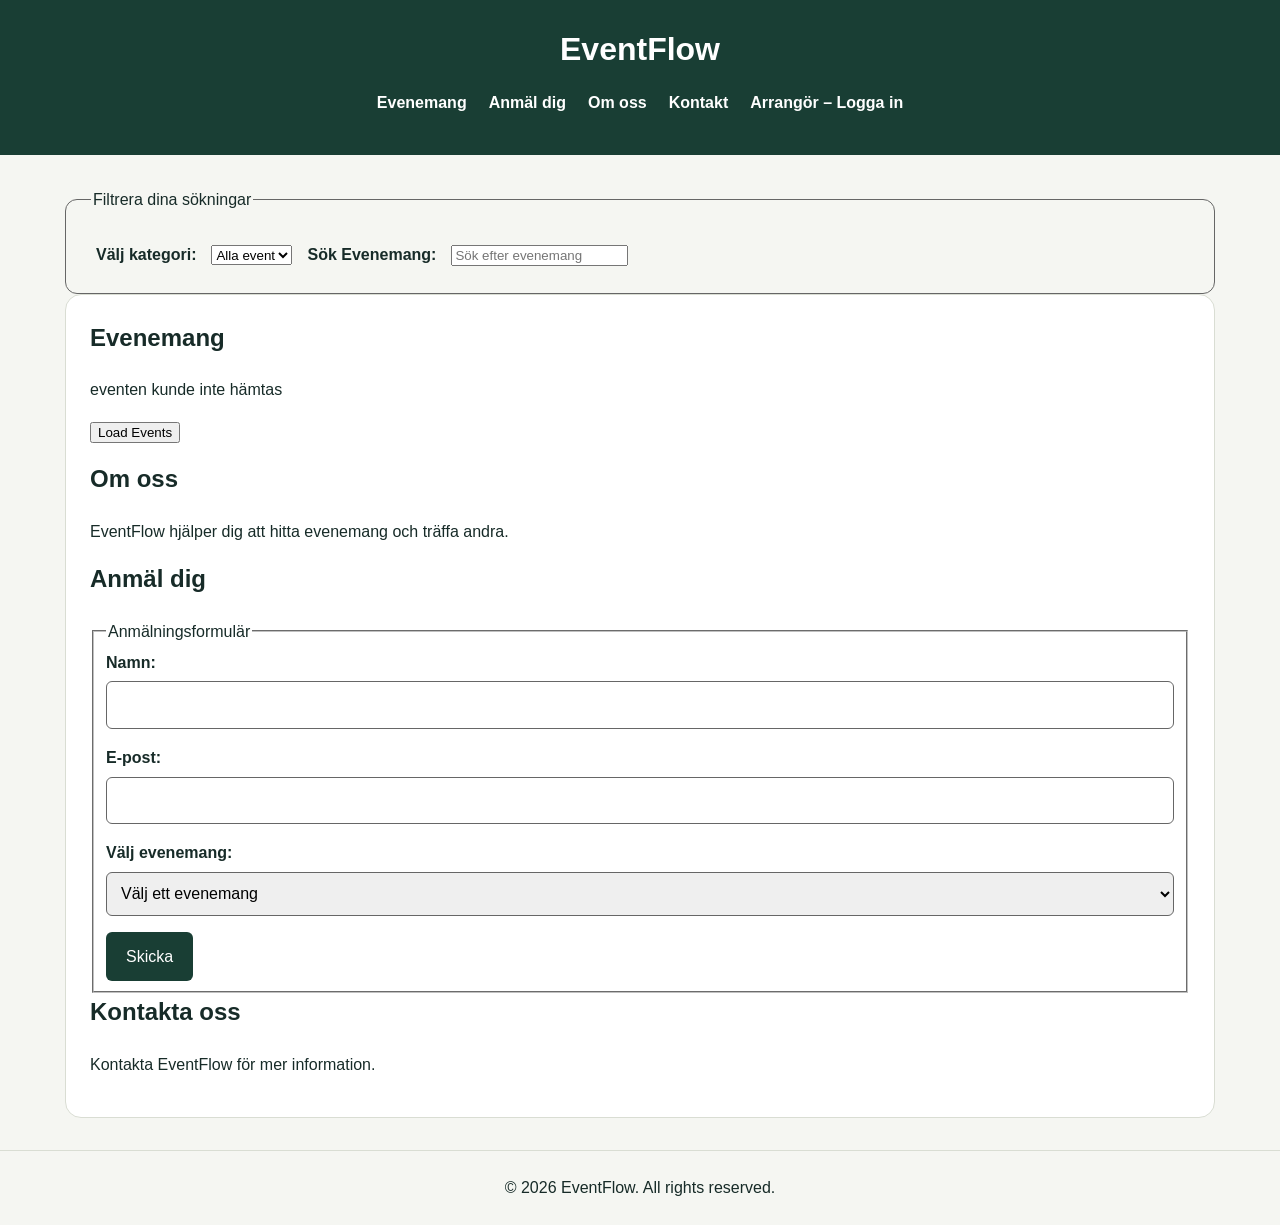
==== EventflowUmu-Frontend/index.html @ 79b1ab15 "Add filtration api" ====
<!DOCTYPE html>
<html lang="sv">
<head>
    <meta charset="UTF-8">
    <meta name="viewport" content="width=device-width, initial-scale=1">

    <title>EventFlow</title>

    <script src="app.js" defer></script>
    <link rel="stylesheet" href="style.css">
</head>

<body>
    <header class="site-header">
        <h1>EventFlow</h1>
        <nav aria-label="Huvudmeny">
            <ul>
                <li><a href="#Event">Evenemang</a></li>
                <!-- Mahmoud: Lägger till en direktlänk till besökarens anmälningsformulär utan krav på konto. -->
                <li><a href="#booking">Anmäl dig</a></li>
                <li><a href="#About">Om oss</a></li>
                <li><a href="#contact">Kontakt</a></li>
                <!-- Mahmoud: Länkar till den separata arrangörsingången. Länken ger ingen autentisering. -->
                <li><a href="login.html">Arrangör – Logga in</a></li>
            </ul>
        </nav>
    </header>

    <main>     
        <fieldset class="filter-fieldset">
            <legend>Filtrera dina sökningar</legend>
                <label for="api-load-filter"><strong>Välj kategori:</strong></label>
                <select id="api-load-filter">
                    <option value="">Alla</option>

                    <!--Filtrering på hårdkodade.
                    <option value="event">All</option>
                    <option value="codenight">Code night</option>
                    <option value="gamenight">Game night</option>
                    <option value="movienight">Movie night</option> -->               
                </select>
                <label for="api-event-search"><strong>Sök Evenemang:</strong></label>
                <input type="search" id="api-event-search" placeholder="Sök efter evenemang">
                <p id="api-status" role="status"></p>
                <ul id="api-event-list"></ul>


                
                 
                <!--<form id="search-form">
                    <search>
                        <input type="search" id="search-bar" class="search-bar" placeholder="Sök efter evenemang">
                    </search>
                </form>-->
        </fieldset>

    
        
        <section id="Event">
            <h2>Evenemang</h2>
            <p id="apiStatus"></p>
                <button type="button" id="loadBTN">Load Events</button>

            <div id="apiEventLoader"></div>


            <div class="search-feedback-field" id="create-event-feedback">
                <p id="search-feedback" role="status"></p>
            </div>
            
            <!-- Samlar alla evenemangskort i samma behållare.
            <div class="event-list">

                <article 
                    class="eventlist" 
                    id="codenight"
                    data-start="2026-11-23T18:00:00+01:00"
                    >
                    <h3>Code night</h3>
                    <p>En kväll med programmering och samarbete.</p>

                    // Mahmoud: Anpassar bildsökvägen till den nya PNG-filen för Code night efter upptäckta 404-fel.
                    <img 
                        src="picturesadd/event1.jpg" 
                        alt="Bild för Code night">

                    <details>
                        <summary>Evenemang Detaljer</summary>

                        <div class="event-details">
                            <p>Date: 2026-11-23</p>
                            <p>Time: 18:00 - 22:00</p>
                            <p>Location: Tech Hub, Main Street</p>
                            <p>Arrangör: Code clubAB</p>
                            <p>
                                Description: Join us for an exciting night
                                of coding, collaboration, and learning.
                                Bring your laptop and your ideas!
                            </p>
                        </div>

                        <div class="event-footer"><a href="#booking">Anmälan</a></div>
                    </details>
                </article>

                <article 
                    class="eventlist" 
                    id="gamenight"
                    data-start="2026-11-24T18:00:00+01:00"
                    >
                    <h3>Game night</h3>
                    <p>Träffa andra och spela tillsammans.</p>

                    //Mahmoud: Anpassar sökvägen till PNG-bilden för Game night.
                    <img
                        src="picturesadd/event2.jpg"
                        alt="Bild för Game night"
                    >

                    <details>
                        <summary>Evenemang Detaljer</summary>

                        <div class="event-details">
                            <p>Datum: 2026-11-24</p>
                            <p>Tid: 18:00 - 22:00</p>
                            <p>Plats: Tech Hub, Main Street</p>
                            <p>Arrangör: Game clubAB</p>
                            <p>
                                Detaljer: Spela hela natten!
                            </p>
                        </div>

                        <div class="event-footer">
                            <a href="#booking">Anmälan</a>
                        </div>
                    </details>
                </article>

                 <article 
                    class="eventlist" 
                    id="movienight"
                    data-start="2026-11-25T18:00:00+01:00"
                    >
                    <h3>Movie night</h3>
                    <p>Se en film tillsammans med andra.</p>

                     //Mahmoud: Anpassar bildsökvägen till PNG-bilden för Movie night.
                    <img src="picturesadd/event3.jpg" alt="Bild för Movie night">
                    <details>
                        <summary>Evenemang Detaljer</summary>

                        <div class="event-details">
                            <p>Datum: 2026-11-25</p>
                            <p>Tid: 18:00 - 22:00</p>
                            <p>Plats: Tech Hub, Main Street</p>
                            <p>Arrangör: musikföreningen</p>
                            <p>
                                Detaljer: Se film hela kvällen!
                            </p>
                        </div>

                        <div class="event-footer"><a href="#booking">Anmälan</a></div>
                    </details>
                </article>

            </div>
        </section> -->

        <section id="About">
            <h2>Om oss</h2>
            <p>
                EventFlow hjälper dig att hitta evenemang
                och träffa andra.
            </p>
        </section>

        <section id="booking">
            <h2>Anmäl dig</h2>
            <div id="feedback" aria-live="polite"></div>
            <form>
                <fieldset>
                    <legend>Anmälningsformulär</legend>

                    <div class="form-group">
                        <label for="name">Namn:</label>
                        <input type="text" id="name" name="name" required>
                    </div>

                    <div class="form-group">
                        <label for="email">E-post:</label>
                        <input
                            type="email"
                            id="email"
                            name="email"
                            required
                        >
                    </div>

                    <div class="form-group">
                        <label for="selectEvent">
                            Välj evenemang:
                        </label>

                        <select id="selectEvent" name="selectEvent" required >
                            <option value="">Välj ett evenemang</option>
                            <option value="code-night">Code night</option>
                            <option value="game-night">Game night</option>
                            <option value="movie-night">Movie night</option>
                        </select>
                    </div>

                    <button type="submit" class="btn">
                        Skicka
                    </button>
                </fieldset>
            </form>
        </section>

        <section id="contact">
            <h2>Kontakta oss</h2>
            <p>Kontakta EventFlow för mer information.</p>
        </section>
    </main>

    <footer class="footer-content">
        <p>&copy; 2026 EventFlow. All rights reserved.</p>
    </footer>
</body>
</html>
---- EventflowUmu-Frontend/style.css ----
/* Placerar länkarna i menyn bredvid varandra. */
nav ul {
    display: flex;
    justify-content: center;
    flex-wrap: wrap;
    gap: 22px;
    list-style: none;
    margin: 0;
    padding: 15px;
}

/* Placerar korten bredvid varandra när det finns plats. */
.event-list, #apiEventLoader {
    display: flex;
    flex-wrap: wrap;
    align-items: flex-start;
    gap: 20px;
}

/* Utseende och flexibel storlek för varje kort. */
.eventlist {
    box-sizing: border-box;
    flex: 1 1 250px;
    min-width: 0;
    padding: 16px;
    border: 2px solid black;
    border-radius: 16px;
    background-color: antiquewhite;
}

/* Ger bilderna samma storlek. */
.eventlist img {
    display: block;
    width: 100%;
    height: 200px;
    object-fit: cover;
}

/* Gör detaljerna klickbara. */
summary {
    cursor: pointer;
}

/* Avstånd mellan formulärfälten. */
.form-group {
    margin-bottom: 16px;
}
#feedback.success {
    color: #2e7d32;
    background-color: #e8f5e9;
    padding: 10px;
    border-radius: 4px;
    margin-bottom: 15px;
}

#feedback.error {
    color: #c62828;
    background-color: #ffebee;
    padding: 10px;
    border-radius: 4px;
    margin-bottom: 15px;
}
/* Anpassar menyn för mobil. */
@media (max-width: 650px) {
    nav ul {
        flex-direction: column;
        align-items: center;
        gap: 12px;
    }
}

/* Mahmoud: Gör att padding och kant räknas in i elementets bredd. */
/* Gör att padding och kant räknas in i elementets bredd. */
* {
    box-sizing: border-box;
}

/* Mahmoud: Ger formulären en lagom bredd. */
/* Ger formulären en lagom bredd. */
form {
    width: 100%;
    max-width: 550px;
}

.filter-fieldset {
    min-width: 0;
    margin: 0;
    padding: 20px;
    border: 1px solid #666;
    border-radius: 12px;
    display: flex;
    align-items: center;
    
}

 .filter-fieldset * {
    flex-direction: row;
    margin: 5px;
    
}

fieldset select {
    height: 20px;
}

/* Mahmoud: Visar etiketten ovanför fältet. */
/* Visar etiketten ovanför fältet. */
.form-group label {
    display: block;
    margin-bottom: 6px;
    font-weight: bold;
}

/* Mahmoud: Gör fälten enkla att använda på dator och mobil. */
/* Gör fälten enkla att använda på dator och mobil. */
.form-group input,
.form-group select {
    width: 100%;
    min-height: 44px;
    padding: 10px;
    border: 1px solid #666;
    border-radius: 6px;
    font: inherit;
}

/* Mahmoud: Utseende för formulärens knappar. */
/* Utseende för formulärens knappar. */
.btn {
    min-height: 44px;
    padding: 12px 20px;
    border: none;
    border-radius: 6px;
    background-color: #193e34;
    color: white;
    font: inherit;
    cursor: pointer;
}

.btn:hover {
    background-color: #2c5948;
}

/* Mahmoud: Visar vilket element som har tangentbordsfokus. */
/* Visar vilket element som har tangentbordsfokus. */
a:focus-visible,
button:focus-visible,
input:focus-visible,
select:focus-visible,
summary:focus-visible {
    outline: 3px solid #aa6531;
    outline-offset: 4px;
}

/* Mahmoud: Bekräftelse när ett evenemang har skapats. */
/* Bekräftelse när ett evenemang har skapats. */
#create-event-feedback.success {
    color: #2e7d32;
    background-color: #e8f5e9;
    padding: 10px;
    border-radius: 4px;
}

/* Mahmoud: Fel när uppgifter saknas eller är ogiltiga. */
/* Fel när uppgifter saknas eller är ogiltiga. */
#create-event-feedback.error {
    color: #c62828;
    background-color: #ffebee;
    padding: 10px;
    border-radius: 4px;
}

/* Mahmoud: Hindrar långa texter från att gå utanför korten. */
/* Hindrar långa texter från att gå utanför korten. */
.eventlist,
#feedback,
#create-event-feedback {
    overflow-wrap: anywhere;
}

/* Mahmoud: Visar ett kort per rad på mobil. */
/* Visar ett kort per rad på mobil. */
@media (max-width: 650px) {
    .event-list {
        flex-direction: column;
    }

    .eventlist {
        flex: none;
        width: 100%;
    }

    .btn {
        width: 100%;
    }
}

/* Mahmoud: Begränsar storleken på bildens förhandsvisning. */
/* Begränsar storleken på bildens förhandsvisning. */
#image-preview {
    max-width: 100%;
    max-height: 250px;
    margin-top: 12px;
    object-fit: contain;
    border-radius: 8px;
}

#image-preview[hidden] {
    display: none;
}

/* Mahmoud: Placerar hanteringsknapparna bredvid varandra. */
/* Placerar hanteringsknapparna bredvid varandra. */
.event-actions {
    display: flex;
    flex-wrap: wrap;
    gap: 12px;
    margin-top: 16px;
}

/* Mahmoud: Ger borttagningsknappen en tydlig färg. */
/* Ger borttagningsknappen en tydlig färg. */
.event-actions .btn:last-child {
    background-color: #a52626;
}

.event-actions .btn:last-child:hover {
    background-color: #801d1d;
}

/* Mahmoud: Markerar det fält som behöver rättas. */
/* TILLÄGG: Markerar det fält som behöver rättas. */
input[aria-invalid="true"],
select[aria-invalid="true"] {
    border: 2px solid #c62828;
}

/* Mahmoud: Grundutseende för alla sidor. */
/* TILLÄGG: Grundutseende för alla sidor. */
body {
    margin: 0;
    background-color: #f5f6f2;
    color: #172b28;
    font-family: Arial, sans-serif;
    line-height: 1.6;
}

/* Mahmoud: Samlar sidhuvudet på en tydlig bakgrund. */
/* TILLÄGG: Samlar sidhuvudet på en tydlig bakgrund. */
.site-header {
    padding: 24px;
    background-color: #193e34;
    color: white;
    text-align: center;
}

.site-header h1 {
    margin: 0;
    font-size: 32px;
}

.site-header p {
    margin: 8px 0;
}

.site-header nav a {
    color: white;
    text-decoration: none;
    font-weight: bold;
}

.site-header nav a:hover {
    text-decoration: underline;
}

/* Mahmoud: Centrerar innehållet och begränsar bredden. */
/* TILLÄGG: Centrerar innehållet och begränsar bredden. */
main {
    width: calc(100% - 40px);
    max-width: 1150px;
    margin: 32px auto;
}

/* Mahmoud: Ger innehållssektionerna luft och en egen yta. */
/* TILLÄGG: Ger innehållssektionerna luft och en egen yta. */
main > section {
    min-width: 0;
    margin-bottom: 28px;
    padding: 24px;
    background-color: white;
    border: 1px solid #d9ddd3;
    border-radius: 16px;
}

h2 {
    margin-top: 0;
}

form {
    max-width: 100%;
}

/* Mahmoud: Gör knapplänkar lika tydliga som vanliga knappar. */
/* TILLÄGG: Gör knapplänkar lika tydliga som vanliga knappar. */
a.btn {
    display: inline-flex;
    align-items: center;
    justify-content: center;
    text-decoration: none;
}

/* Mahmoud: Samma sidfot på de olika sidorna. */
/* TILLÄGG: Samma sidfot på de olika sidorna. */
.footer-content {
    padding: 24px;
    border-top: 1px solid #d9ddd3;
    text-align: center;
}

.footer-content p {
    margin: 0;
}

/* Mahmoud: Mindre marginaler på mobil. */
/* TILLÄGG: Mindre marginaler på mobil. */
@media (max-width: 650px) {
    main {
        width: calc(100% - 24px);
        margin: 20px auto;
    }

    main > section {
        padding: 16px;
    }

    .site-header {
        padding: 20px 12px;
    }
}

/* Mahmoud: Två kolumner på arrangörssidan. */
/* TILLÄGG: Två kolumner på arrangörssidan. */
.organizer-layout {
    display: grid;
    grid-template-columns: minmax(0, 1fr) minmax(0, 1fr);
    align-items: start;
    gap: 28px;
}

.organizer-layout > section {
    margin-bottom: 0;
}

/* Mahmoud: Ett evenemangskort per rad i hanteringslistan. */
/* Ett evenemangskort per rad i hanteringslistan. */
#managed-events {
    display: flex;
    flex-direction: column;
}

#managed-events > .eventlist {
    flex: none;
    width: 100%;
}

/* Mahmoud: Dolda fält och knappar ska inte ta plats. */
/* Dolda fält och knappar ska inte ta plats. */
[hidden] {
    display: none !important;
}

/* Mahmoud: En kolumn på mindre skärmar. */
/* En kolumn på mindre skärmar. */
@media (max-width: 900px) {
    .organizer-layout {
        grid-template-columns: minmax(0, 1fr);
    }
}
/* Mahmoud: Beskrivningsfältet får samma utseende som övriga formulärfält. */
.form-group textarea {
    display: block;
    width: 100%;
    min-height: 90px;
    padding: 10px;
    border: 1px solid #666;
    border-radius: 6px;
    font: inherit;
    resize: vertical;
}

/* Mahmoud: Tangentbordsanvändare ser tydligt fokus även i beskrivningen. */
textarea:focus-visible {
    outline: 3px solid #aa6531;
    outline-offset: 4px;
}

label[for="val"] {
    white-space: nowrap;
    flex-shrink: 0;
}
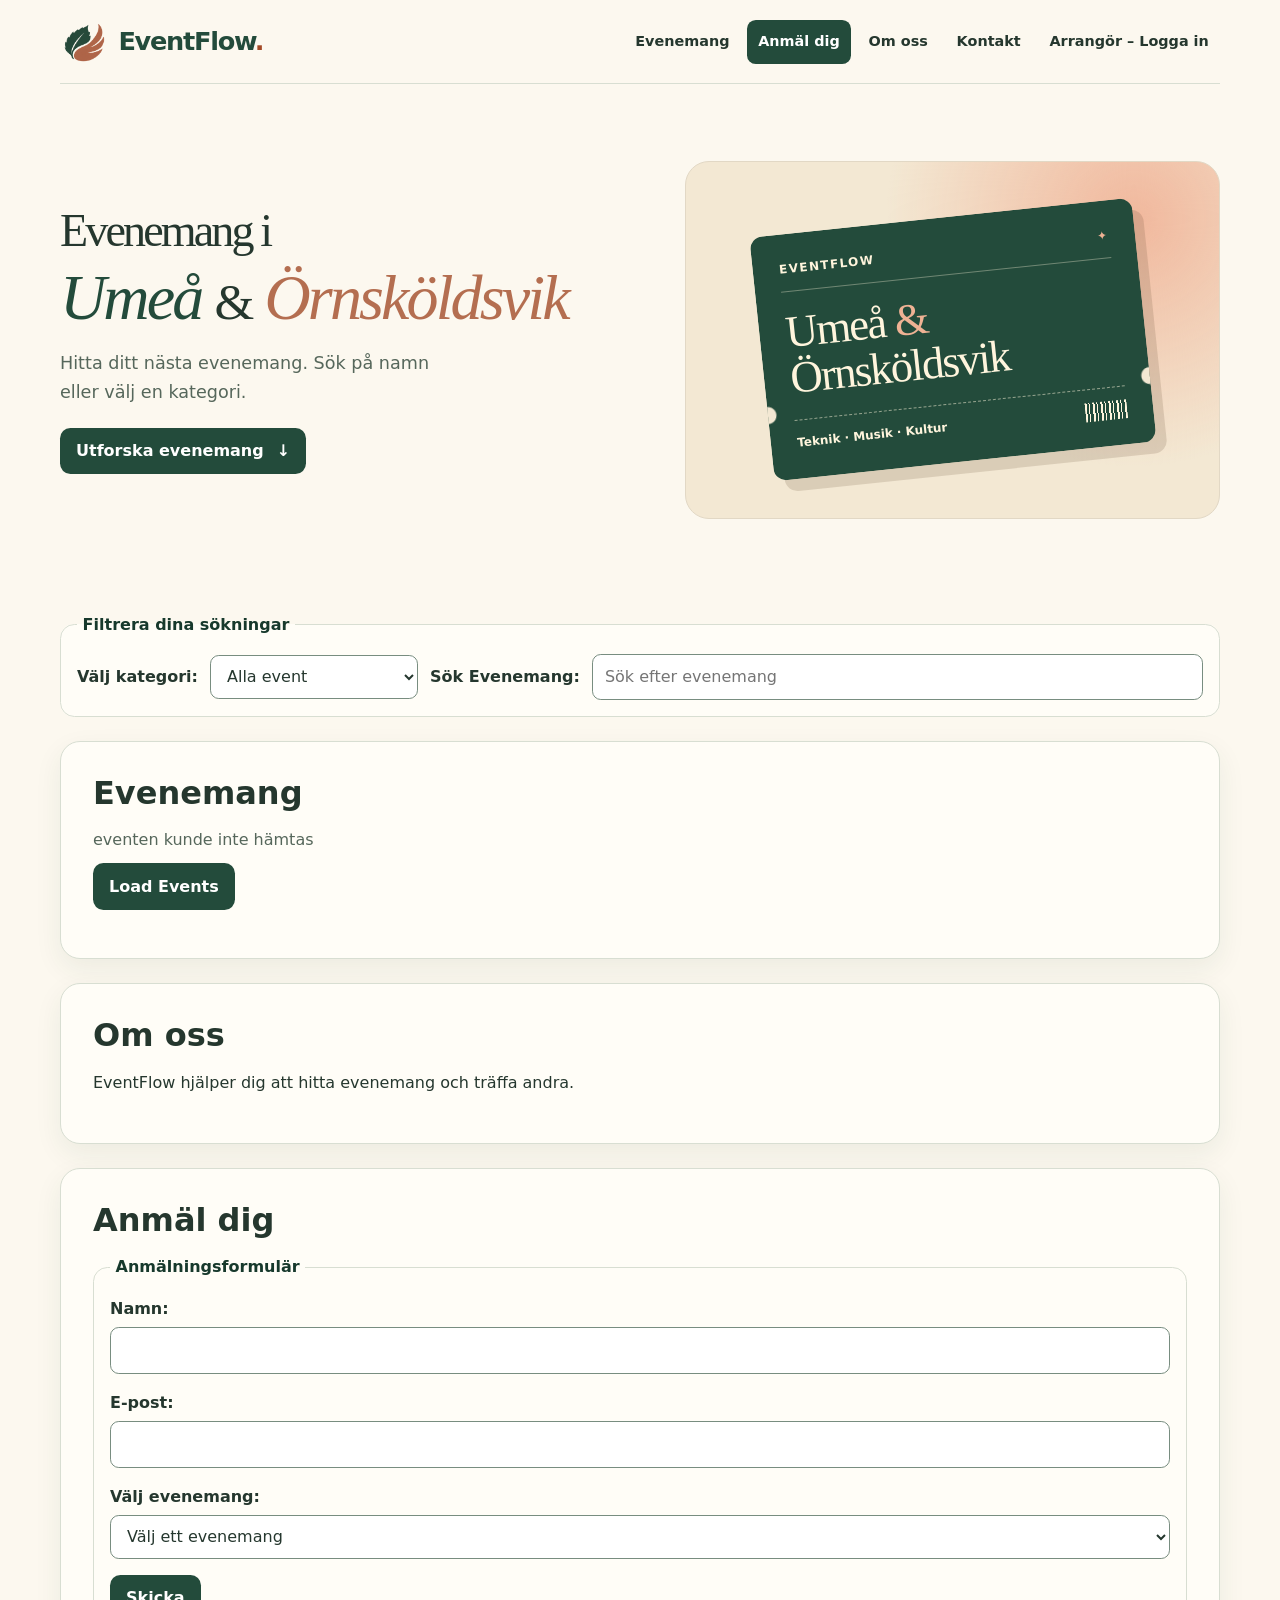
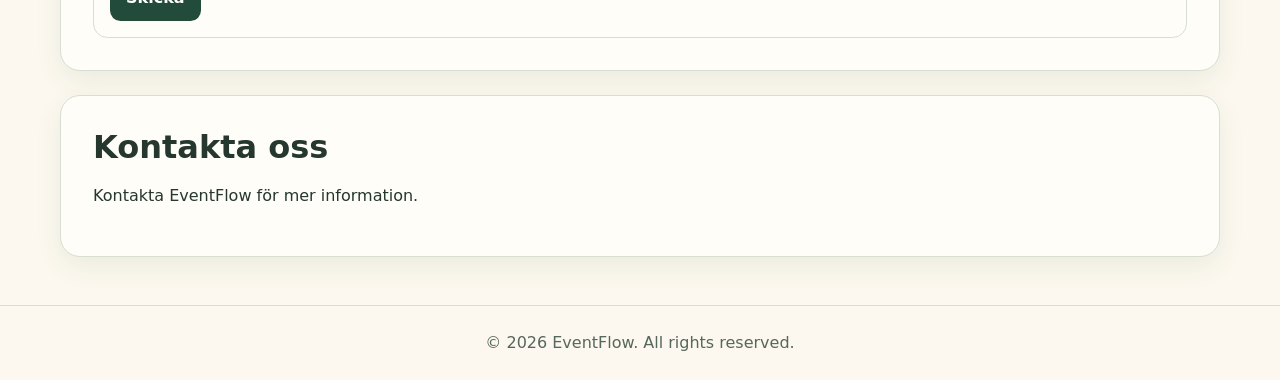
==== commit cdaf3233: "Update EventFlow design and add logo" ====
--- a/EventflowUmu-Frontend/index.html
+++ b/EventflowUmu-Frontend/index.html
@@ -4,26 +4,73 @@
     <meta charset="UTF-8">
     <meta name="viewport" content="width=device-width, initial-scale=1">
 
-    <title>EventFlow</title>
+    <title>EventFlow – Umeå &amp; Örnsköldsvik</title>
 
     <script src="app.js" defer></script>
     <link rel="stylesheet" href="style.css">
 </head>
 
 <body>
-    <header class="site-header">
-        <h1>EventFlow</h1>
-        <nav aria-label="Huvudmeny">
-            <ul>
-                <li><a href="#Event">Evenemang</a></li>
-                <!-- Mahmoud: Lägger till en direktlänk till besökarens anmälningsformulär utan krav på konto. -->
-                <li><a href="#booking">Anmäl dig</a></li>
-                <li><a href="#About">Om oss</a></li>
-                <li><a href="#contact">Kontakt</a></li>
-                <!-- Mahmoud: Länkar till den separata arrangörsingången. Länken ger ingen autentisering. -->
-                <li><a href="login.html">Arrangör – Logga in</a></li>
-            </ul>
-        </nav>
+    <header class="site-header team-header" id="top">
+        <div class="team-top">
+            <a class="team-logo" href="#top" aria-label="EventFlow – startsida">
+                <img
+                    src="picturesadd/eventflow-logo.png"
+                    alt=""
+                    width="48"
+                    height="48"
+                >
+                <span>EventFlow<span class="team-logo-dot" aria-hidden="true">.</span></span>
+            </a>
+
+            <nav aria-label="Huvudmeny">
+                <ul>
+                    <li><a href="#Event">Evenemang</a></li>
+                    <!-- Mahmoud: Lägger till en direktlänk till besökarens anmälningsformulär utan krav på konto. -->
+                    <li><a href="#booking">Anmäl dig</a></li>
+                    <li><a href="#About">Om oss</a></li>
+                    <li><a href="#contact">Kontakt</a></li>
+                    <!-- Mahmoud: Länkar till den separata arrangörsingången. Länken ger ingen autentisering. -->
+                    <li><a href="login.html">Arrangör – Logga in</a></li>
+                </ul>
+            </nav>
+        </div>
+
+        <div class="team-hero">
+            <div class="team-hero-copy">
+                <h1 class="hero-heading">
+                    <span class="hero-heading-prefix">Evenemang i</span>
+                    <span class="hero-city hero-city-umea">Umeå</span>
+                    <span class="hero-city-join">&amp;</span>
+                    <span class="hero-city hero-city-ovik">Örnsköldsvik</span>
+                </h1>
+
+                <p>Hitta ditt nästa evenemang. Sök på namn eller välj en kategori.</p>
+
+                <a class="team-hero-button" href="#Event">
+                    Utforska evenemang <span aria-hidden="true">↓</span>
+                </a>
+            </div>
+
+            <div class="city-ticket-art" aria-hidden="true">
+                <div class="city-ticket">
+                    <div class="city-ticket-top">
+                        <span>EVENTFLOW</span>
+                        <span>✦</span>
+                    </div>
+
+                    <p class="city-ticket-title">
+                        Umeå <span>&amp;</span><br>
+                        Örnsköldsvik
+                    </p>
+
+                    <div class="city-ticket-bottom">
+                        <span>Teknik · Musik · Kultur</span>
+                        <span class="city-ticket-barcode"></span>
+                    </div>
+                </div>
+            </div>
+        </div>
     </header>
 
     <main>     
@@ -44,9 +91,6 @@
                 <p id="api-status" role="status"></p>
                 <ul id="api-event-list"></ul>
 
-
-                
-                 
                 <!--<form id="search-form">
                     <search>
                         <input type="search" id="search-bar" class="search-bar" placeholder="Sök efter evenemang">
@@ -54,15 +98,12 @@
                 </form>-->
         </fieldset>
 
-    
-        
         <section id="Event">
             <h2>Evenemang</h2>
             <p id="apiStatus"></p>
                 <button type="button" id="loadBTN">Load Events</button>
 
             <div id="apiEventLoader"></div>
-
 
             <div class="search-feedback-field" id="create-event-feedback">
                 <p id="search-feedback" role="status"></p>
@@ -124,7 +165,7 @@
                             <p>Datum: 2026-11-24</p>
                             <p>Tid: 18:00 - 22:00</p>
                             <p>Plats: Tech Hub, Main Street</p>
-                            <p>Arrangör: Game clubAB</p>
+                            <p>Arrangör: Code clubAB</p>
                             <p>
                                 Detaljer: Spela hela natten!
                             </p>
@@ -144,7 +185,7 @@
                     <h3>Movie night</h3>
                     <p>Se en film tillsammans med andra.</p>
 
-                     //Mahmoud: Anpassar bildsökvägen till PNG-bilden för Movie night.
+                     //Mahmoud: Anpassar bildsökvägen till PNG-filen för Movie night efter upptäckta 404-fel.
                     <img src="picturesadd/event3.jpg" alt="Bild för Movie night">
                     <details>
                         <summary>Evenemang Detaljer</summary>
@@ -164,7 +205,8 @@
                 </article>
 
             </div>
-        </section> -->
+            -->
+        </section>
 
         <section id="About">
             <h2>Om oss</h2>
@@ -222,6 +264,11 @@
         </section>
     </main>
 
+    <dialog id="eventDialog">
+        <button id="closeDialog" class="button" aria-label="Stäng">✕</button>
+        <div id="dialogContent"><!--Filled by javaScript--></div>
+    </dialog>
+
     <footer class="footer-content">
         <p>&copy; 2026 EventFlow. All rights reserved.</p>
     </footer>
--- a/EventflowUmu-Frontend/style.css
+++ b/EventflowUmu-Frontend/style.css
@@ -1,318 +1,582 @@
-/* Placerar länkarna i menyn bredvid varandra. */
+/* Färger och grundstil */
+:root {
+    --paper: #fcf8ef;
+    --surface: #fffdf7;
+    --text: #25372e;
+    --muted: #56675b;
+    --green: #234b3b;
+    --green-dark: #17392c;
+    --mint: #edf1e4;
+    --peach: #efb294;
+    --line: #d8ded2;
+    --focus: #a34a26;
+    --radius: 1.25rem;
+    --shadow: 0 10px 28px rgb(31 64 48 / 7%);
+}
+
+*,
+*::before,
+*::after {
+    box-sizing: border-box;
+}
+
+[hidden] {
+    display: none !important;
+}
+
+html {
+    scroll-padding-top: 1.25rem;
+}
+
+body {
+    margin: 0;
+    background: var(--paper);
+    color: var(--text);
+    font: 1rem / 1.6 system-ui, "Segoe UI", sans-serif;
+}
+
+a {
+    color: var(--green);
+    text-underline-offset: 0.2em;
+}
+
+:where(a, button, input, select, textarea, summary):focus-visible {
+    outline: 3px solid var(--focus);
+    outline-offset: 4px;
+}
+
+/* Sidhuvud och meny */
+.site-header {
+    padding: 1.75rem 1rem;
+    background: var(--green);
+    color: var(--surface);
+    text-align: center;
+}
+
+.site-header h1 {
+    margin: 0;
+    line-height: 1.1;
+}
+
+.site-header nav a {
+    color: inherit;
+}
+
 nav ul {
     display: flex;
+    flex-wrap: wrap;
     justify-content: center;
-    flex-wrap: wrap;
-    gap: 22px;
+    gap: 0.4rem;
+    margin: 1rem 0 0;
+    padding: 0;
     list-style: none;
-    margin: 0;
-    padding: 15px;
-}
-
-/* Placerar korten bredvid varandra när det finns plats. */
-.event-list, #apiEventLoader {
+}
+
+.site-header.team-header {
+    padding: 0;
+    background: var(--paper);
+    color: var(--text);
+    text-align: left;
+}
+
+.team-top,
+.team-hero,
+main {
+    width: min(1160px, calc(100% - 3rem));
+    margin-inline: auto;
+}
+
+.team-top {
     display: flex;
     flex-wrap: wrap;
-    align-items: flex-start;
-    gap: 20px;
-}
-
-/* Utseende och flexibel storlek för varje kort. */
+    align-items: center;
+    justify-content: space-between;
+    gap: 0.75rem 1.5rem;
+    min-height: 84px;
+    padding-block: 0.75rem;
+    border-bottom: 1px solid var(--line);
+}
+
+.team-header nav ul {
+    justify-content: flex-start;
+    margin: 0;
+}
+
+.team-header nav a {
+    display: inline-flex;
+    align-items: center;
+    min-height: 44px;
+    padding: 0.45rem 0.7rem;
+    border-radius: 0.55rem;
+    font-size: 0.9rem;
+    font-weight: 650;
+    text-decoration: none;
+}
+
+.team-header nav a:hover {
+    background: var(--mint);
+}
+
+.team-header nav a[href="#booking"] {
+    background: var(--green);
+    color: white;
+}
+
+.team-header nav a[href="#booking"]:hover {
+    background: var(--green-dark);
+}
+
+/* Logotyp med två sammanlänkade punkter */
+.team-logo {
+    display: inline-flex;
+    align-items: center;
+    gap: 0.65rem;
+    color: var(--green);
+    font-size: 1.6rem;
+    font-weight: 800;
+    letter-spacing: -0.05em;
+    text-decoration: none;
+}
+
+.team-logo-mark {
+    position: relative;
+    flex: 0 0 2.6rem;
+    width: 2.6rem;
+    height: 2.6rem;
+    border-radius: 0.75rem;
+    background: var(--green);
+    font-size: 0;
+}
+
+.team-logo-mark::before,
+.team-logo-mark::after {
+    content: "";
+    position: absolute;
+}
+
+.team-logo-mark::before {
+    top: calc(50% - 1px);
+    left: 25%;
+    width: 50%;
+    height: 2px;
+    background: #f8e9b8;
+    transform: rotate(-28deg);
+}
+
+.team-logo-mark::after {
+    inset: 0;
+    background:
+        radial-gradient(circle at 27% 62%, #efb294 0 4px, transparent 4.5px),
+        radial-gradient(circle at 73% 38%, #f8e9b8 0 4px, transparent 4.5px);
+}
+
+.team-logo-dot {
+    color: #a34a26;
+}
+
+/* Introduktion och illustration av de två städerna */
+.team-hero {
+    display: grid;
+    grid-template-columns: minmax(0, 1.05fr) minmax(0, 1fr);
+    align-items: center;
+    gap: clamp(1.75rem, 5vw, 4.5rem);
+    padding-block: clamp(2.25rem, 6vw, 5.25rem);
+}
+
+.team-header .team-hero h1 {
+    max-width: 15ch;
+    margin: 0 0 1.1rem;
+    font-size: clamp(2.15rem, 5.3vw, 4.75rem);
+    font-weight: 720;
+    letter-spacing: -0.055em;
+    line-height: 1.03;
+    overflow-wrap: anywhere;
+}
+
+.team-hero h1 em {
+    color: #39664d;
+    font-family: Georgia, serif;
+    font-weight: 400;
+}
+
+.team-hero-copy p {
+    max-width: 36ch;
+    margin: 0 0 1.4rem;
+    color: var(--muted);
+    font-size: 1.1rem;
+}
+
+.team-ticket-art {
+    display: grid;
+    align-items: stretch;
+    min-height: clamp(12rem, 29vw, 22rem);
+    overflow: hidden;
+    border: 1px solid #d1dfce;
+    border-radius: 1.6rem;
+    background:
+        radial-gradient(circle at 72% 24%, #fff0de 0, transparent 42%),
+        radial-gradient(#b6c6b1 1px, transparent 1px) 0 0 / 18px 18px,
+        #e7eee1;
+}
+
+.team-ticket {
+    position: relative;
+    isolation: isolate;
+    min-width: 0;
+}
+
+.team-ticket::before {
+    content: "";
+    position: absolute;
+    z-index: -1;
+    top: calc(50% - 1px);
+    left: 22%;
+    right: 23%;
+    border-top: 2px dashed #668875;
+}
+
+.team-ticket-title,
+.team-ticket-bottom {
+    display: none;
+}
+
+.team-ticket-top {
+    position: absolute;
+    inset: 0;
+}
+
+.team-ticket-top > span {
+    position: absolute;
+    top: 50%;
+    display: block;
+    width: 0;
+    height: 0;
+    font-size: 0;
+}
+
+.team-ticket-top > span:first-child {
+    left: 22%;
+}
+
+.team-ticket-top > span:last-child {
+    left: 77%;
+}
+
+.team-ticket-top > span::before {
+    content: "";
+    position: absolute;
+    width: 1.1rem;
+    height: 1.1rem;
+    border: 3px solid var(--surface);
+    border-radius: 50%;
+    background: var(--green);
+    box-shadow: 0 0 0 6px rgb(35 75 59 / 13%);
+    transform: translate(-50%, -50%);
+}
+
+.team-ticket-top > span:last-child::before {
+    background: #ad5e40;
+    box-shadow: 0 0 0 6px rgb(173 94 64 / 13%);
+}
+
+.team-ticket-top > span::after {
+    position: absolute;
+    left: 0;
+    padding: 0.32rem 0.65rem;
+    border: 1px solid var(--line);
+    border-radius: 0.5rem;
+    background: var(--surface);
+    color: var(--green-dark);
+    font-size: clamp(0.75rem, 1.5vw, 1rem);
+    font-weight: 750;
+    white-space: nowrap;
+    transform: translateX(-50%);
+}
+
+.team-ticket-top > span:first-child::after {
+    content: "Umeå";
+    bottom: 1.25rem;
+}
+
+.team-ticket-top > span:last-child::after {
+    content: "Örnsköldsvik";
+    top: 1.25rem;
+    transform: translateX(-62%);
+}
+
+/* Huvudinnehåll */
+main {
+    margin-block: 1rem 3rem;
+}
+
+main > section {
+    min-width: 0;
+    margin-bottom: 1.5rem;
+    padding: clamp(1rem, 3vw, 2rem);
+    border: 1px solid var(--line);
+    border-radius: var(--radius);
+    background: var(--surface);
+    box-shadow: var(--shadow);
+}
+
+h2 {
+    margin: 0 0 0.9rem;
+    font-size: clamp(1.45rem, 3vw, 2rem);
+    line-height: 1.2;
+}
+
+h3 {
+    line-height: 1.25;
+}
+
+/* Sökning, kategorier och formulär */
+form,
+fieldset {
+    min-width: 0;
+}
+
+fieldset {
+    margin: 0;
+    padding: 1rem;
+    border: 1px solid var(--line);
+    border-radius: 0.9rem;
+}
+
+legend {
+    padding-inline: 0.35rem;
+    color: var(--green-dark);
+    font-weight: 750;
+}
+
+.filter-fieldset {
+    display: flex;
+    flex-wrap: wrap;
+    align-items: center;
+    gap: 0.75rem;
+    margin-bottom: 1.5rem;
+    background: var(--surface);
+}
+
+.filter-fieldset > label {
+    font-weight: 700;
+}
+
+.filter-fieldset > select {
+    flex: 0 1 13rem;
+}
+
+#search-form,
+.filter-fieldset > input[type="search"] {
+    flex: 1 1 16rem;
+    margin: 0;
+}
+
+#search-form search {
+    display: block;
+}
+
+#search-bar,
+.form-group :is(input, select, textarea) {
+    width: 100%;
+}
+
+.form-group {
+    margin-bottom: 1rem;
+}
+
+.form-group label {
+    display: block;
+    margin-bottom: 0.35rem;
+    font-weight: 700;
+}
+
+.form-group :is(input, select, textarea),
+.filter-fieldset :is(input, select) {
+    min-width: 0;
+    max-width: 100%;
+    min-height: 44px;
+    padding: 0.6rem 0.75rem;
+    border: 1px solid #788d80;
+    border-radius: 0.55rem;
+    background: white;
+    color: inherit;
+    font: inherit;
+}
+
+.form-group textarea {
+    display: block;
+    min-height: 90px;
+    resize: vertical;
+}
+
+:is(input, select, textarea)[aria-invalid="true"] {
+    border: 2px solid #a52626;
+}
+
+.team-hero-button,
+.btn,
+#loadBTN {
+    display: inline-flex;
+    align-items: center;
+    justify-content: center;
+    gap: 0.8rem;
+    min-height: 44px;
+    padding: 0.65rem 1rem;
+    border: 0;
+    border-radius: 0.65rem;
+    background: var(--green);
+    color: #fff;
+    font: inherit;
+    font-weight: 700;
+    text-decoration: none;
+    cursor: pointer;
+}
+
+.team-hero-button:hover,
+.btn:not(:disabled):hover,
+#loadBTN:not(:disabled):hover {
+    background: var(--green-dark);
+}
+
+.btn:disabled,
+#loadBTN:disabled {
+    opacity: 0.65;
+    cursor: not-allowed;
+}
+
+/* Evenemangskort och API-status */
+.event-list,
+#apiEventLoader:has(> .eventlist) {
+    display: grid;
+    grid-template-columns: repeat(auto-fit, minmax(min(100%, 16rem), 1fr));
+    align-items: start;
+    gap: 1rem;
+}
+
+#apiEventLoader {
+    margin-block: 0.75rem 1rem;
+}
+
+#apiStatus {
+    margin: 0 0 0.65rem;
+    color: var(--muted);
+}
+
+#apiStatus:empty,
+#api-event-list:empty,
+.filter-fieldset :is(p, ul):empty {
+    display: none;
+}
+
+#api-event-list:not(:empty) {
+    margin-bottom: 1rem;
+}
+
 .eventlist {
-    box-sizing: border-box;
-    flex: 1 1 250px;
     min-width: 0;
-    padding: 16px;
-    border: 2px solid black;
-    border-radius: 16px;
-    background-color: antiquewhite;
-}
-
-/* Ger bilderna samma storlek. */
+    padding: 1rem;
+    border: 1px solid var(--line);
+    border-radius: 0.9rem;
+    background: var(--mint);
+    overflow-wrap: anywhere;
+}
+
+.eventlist h3 {
+    margin: 0 0 0.5rem;
+    color: var(--green-dark);
+}
+
+.eventlist p {
+    margin-block: 0.5rem;
+}
+
 .eventlist img {
     display: block;
     width: 100%;
-    height: 200px;
+    aspect-ratio: 16 / 9;
+    margin-top: 0.75rem;
+    border-radius: 0.65rem;
     object-fit: cover;
 }
 
-/* Gör detaljerna klickbara. */
+.eventlist details,
+.event-footer {
+    margin-top: 0.8rem;
+}
+
 summary {
+    color: var(--green);
+    font-weight: 700;
     cursor: pointer;
 }
 
-/* Avstånd mellan formulärfälten. */
-.form-group {
-    margin-bottom: 16px;
-}
-#feedback.success {
-    color: #2e7d32;
-    background-color: #e8f5e9;
-    padding: 10px;
-    border-radius: 4px;
-    margin-bottom: 15px;
-}
-
-#feedback.error {
-    color: #c62828;
-    background-color: #ffebee;
-    padding: 10px;
-    border-radius: 4px;
-    margin-bottom: 15px;
-}
-/* Anpassar menyn för mobil. */
-@media (max-width: 650px) {
-    nav ul {
-        flex-direction: column;
-        align-items: center;
-        gap: 12px;
-    }
-}
-
-/* Mahmoud: Gör att padding och kant räknas in i elementets bredd. */
-/* Gör att padding och kant räknas in i elementets bredd. */
-* {
-    box-sizing: border-box;
-}
-
-/* Mahmoud: Ger formulären en lagom bredd. */
-/* Ger formulären en lagom bredd. */
-form {
-    width: 100%;
-    max-width: 550px;
-}
-
-.filter-fieldset {
-    min-width: 0;
-    margin: 0;
-    padding: 20px;
-    border: 1px solid #666;
-    border-radius: 12px;
-    display: flex;
-    align-items: center;
-    
-}
-
- .filter-fieldset * {
-    flex-direction: row;
-    margin: 5px;
-    
-}
-
-fieldset select {
-    height: 20px;
-}
-
-/* Mahmoud: Visar etiketten ovanför fältet. */
-/* Visar etiketten ovanför fältet. */
-.form-group label {
-    display: block;
-    margin-bottom: 6px;
-    font-weight: bold;
-}
-
-/* Mahmoud: Gör fälten enkla att använda på dator och mobil. */
-/* Gör fälten enkla att använda på dator och mobil. */
-.form-group input,
-.form-group select {
-    width: 100%;
-    min-height: 44px;
-    padding: 10px;
-    border: 1px solid #666;
-    border-radius: 6px;
-    font: inherit;
-}
-
-/* Mahmoud: Utseende för formulärens knappar. */
-/* Utseende för formulärens knappar. */
-.btn {
-    min-height: 44px;
-    padding: 12px 20px;
-    border: none;
-    border-radius: 6px;
-    background-color: #193e34;
-    color: white;
-    font: inherit;
-    cursor: pointer;
-}
-
-.btn:hover {
-    background-color: #2c5948;
-}
-
-/* Mahmoud: Visar vilket element som har tangentbordsfokus. */
-/* Visar vilket element som har tangentbordsfokus. */
-a:focus-visible,
-button:focus-visible,
-input:focus-visible,
-select:focus-visible,
-summary:focus-visible {
-    outline: 3px solid #aa6531;
-    outline-offset: 4px;
-}
-
-/* Mahmoud: Bekräftelse när ett evenemang har skapats. */
-/* Bekräftelse när ett evenemang har skapats. */
-#create-event-feedback.success {
-    color: #2e7d32;
-    background-color: #e8f5e9;
-    padding: 10px;
-    border-radius: 4px;
-}
-
-/* Mahmoud: Fel när uppgifter saknas eller är ogiltiga. */
-/* Fel när uppgifter saknas eller är ogiltiga. */
-#create-event-feedback.error {
-    color: #c62828;
-    background-color: #ffebee;
-    padding: 10px;
-    border-radius: 4px;
-}
-
-/* Mahmoud: Hindrar långa texter från att gå utanför korten. */
-/* Hindrar långa texter från att gå utanför korten. */
-.eventlist,
+/* Bekräftelser och fel */
 #feedback,
 #create-event-feedback {
     overflow-wrap: anywhere;
 }
 
-/* Mahmoud: Visar ett kort per rad på mobil. */
-/* Visar ett kort per rad på mobil. */
-@media (max-width: 650px) {
-    .event-list {
-        flex-direction: column;
-    }
-
-    .eventlist {
-        flex: none;
-        width: 100%;
-    }
-
-    .btn {
-        width: 100%;
-    }
-}
-
-/* Mahmoud: Begränsar storleken på bildens förhandsvisning. */
-/* Begränsar storleken på bildens förhandsvisning. */
+:is(#feedback, #create-event-feedback):is(.success, .error) {
+    margin-bottom: 0.9rem;
+    padding: 0.75rem 0.9rem;
+    border-radius: 0.6rem;
+}
+
+:is(#feedback, #create-event-feedback).success {
+    background: #e5f3e9;
+    color: #205735;
+}
+
+:is(#feedback, #create-event-feedback).error {
+    background: #fff0ec;
+    color: #922b22;
+}
+
+/* Arrangörssida och bildförhandsvisning */
+.organizer-layout {
+    display: grid;
+    grid-template-columns: repeat(2, minmax(0, 1fr));
+    align-items: start;
+    gap: 1.5rem;
+}
+
+.organizer-layout > section {
+    margin-bottom: 0;
+}
+
+#managed-events {
+    display: grid;
+    gap: 0.85rem;
+}
+
 #image-preview {
+    display: block;
     max-width: 100%;
     max-height: 250px;
-    margin-top: 12px;
+    margin-top: 0.75rem;
+    border-radius: 0.65rem;
     object-fit: contain;
-    border-radius: 8px;
-}
-
-#image-preview[hidden] {
-    display: none;
-}
-
-/* Mahmoud: Placerar hanteringsknapparna bredvid varandra. */
-/* Placerar hanteringsknapparna bredvid varandra. */
+}
+
 .event-actions {
     display: flex;
     flex-wrap: wrap;
-    gap: 12px;
-    margin-top: 16px;
-}
-
-/* Mahmoud: Ger borttagningsknappen en tydlig färg. */
-/* Ger borttagningsknappen en tydlig färg. */
+    gap: 0.75rem;
+    margin-top: 1rem;
+}
+
 .event-actions .btn:last-child {
-    background-color: #a52626;
+    background: #a52626;
 }
 
 .event-actions .btn:last-child:hover {
-    background-color: #801d1d;
-}
-
-/* Mahmoud: Markerar det fält som behöver rättas. */
-/* TILLÄGG: Markerar det fält som behöver rättas. */
-input[aria-invalid="true"],
-select[aria-invalid="true"] {
-    border: 2px solid #c62828;
-}
-
-/* Mahmoud: Grundutseende för alla sidor. */
-/* TILLÄGG: Grundutseende för alla sidor. */
-body {
-    margin: 0;
-    background-color: #f5f6f2;
-    color: #172b28;
-    font-family: Arial, sans-serif;
-    line-height: 1.6;
-}
-
-/* Mahmoud: Samlar sidhuvudet på en tydlig bakgrund. */
-/* TILLÄGG: Samlar sidhuvudet på en tydlig bakgrund. */
-.site-header {
-    padding: 24px;
-    background-color: #193e34;
-    color: white;
-    text-align: center;
-}
-
-.site-header h1 {
-    margin: 0;
-    font-size: 32px;
-}
-
-.site-header p {
-    margin: 8px 0;
-}
-
-.site-header nav a {
-    color: white;
-    text-decoration: none;
-    font-weight: bold;
-}
-
-.site-header nav a:hover {
-    text-decoration: underline;
-}
-
-/* Mahmoud: Centrerar innehållet och begränsar bredden. */
-/* TILLÄGG: Centrerar innehållet och begränsar bredden. */
-main {
-    width: calc(100% - 40px);
-    max-width: 1150px;
-    margin: 32px auto;
-}
-
-/* Mahmoud: Ger innehållssektionerna luft och en egen yta. */
-/* TILLÄGG: Ger innehållssektionerna luft och en egen yta. */
-main > section {
-    min-width: 0;
-    margin-bottom: 28px;
-    padding: 24px;
-    background-color: white;
-    border: 1px solid #d9ddd3;
-    border-radius: 16px;
-}
-
-h2 {
-    margin-top: 0;
-}
-
-form {
-    max-width: 100%;
-}
-
-/* Mahmoud: Gör knapplänkar lika tydliga som vanliga knappar. */
-/* TILLÄGG: Gör knapplänkar lika tydliga som vanliga knappar. */
-a.btn {
-    display: inline-flex;
-    align-items: center;
-    justify-content: center;
-    text-decoration: none;
-}
-
-/* Mahmoud: Samma sidfot på de olika sidorna. */
-/* TILLÄGG: Samma sidfot på de olika sidorna. */
+    background: #801d1d;
+}
+
 .footer-content {
-    padding: 24px;
-    border-top: 1px solid #d9ddd3;
+    padding: 1.5rem 1rem;
+    border-top: 1px solid var(--line);
+    color: var(--muted);
     text-align: center;
 }
 
@@ -320,80 +584,170 @@
     margin: 0;
 }
 
-/* Mahmoud: Mindre marginaler på mobil. */
-/* TILLÄGG: Mindre marginaler på mobil. */
-@media (max-width: 650px) {
-    main {
-        width: calc(100% - 24px);
-        margin: 20px auto;
-    }
-
-    main > section {
-        padding: 16px;
-    }
-
-    .site-header {
-        padding: 20px 12px;
-    }
-}
-
-/* Mahmoud: Två kolumner på arrangörssidan. */
-/* TILLÄGG: Två kolumner på arrangörssidan. */
-.organizer-layout {
-    display: grid;
-    grid-template-columns: minmax(0, 1fr) minmax(0, 1fr);
-    align-items: start;
-    gap: 28px;
-}
-
-.organizer-layout > section {
-    margin-bottom: 0;
-}
-
-/* Mahmoud: Ett evenemangskort per rad i hanteringslistan. */
-/* Ett evenemangskort per rad i hanteringslistan. */
-#managed-events {
-    display: flex;
-    flex-direction: column;
-}
-
-#managed-events > .eventlist {
-    flex: none;
-    width: 100%;
-}
-
-/* Mahmoud: Dolda fält och knappar ska inte ta plats. */
-/* Dolda fält och knappar ska inte ta plats. */
-[hidden] {
-    display: none !important;
-}
-
-/* Mahmoud: En kolumn på mindre skärmar. */
-/* En kolumn på mindre skärmar. */
+/* Lätta rörelser och anpassning för mindre skärmar */
+@media (prefers-reduced-motion: no-preference) {
+    .team-hero-button,
+    .team-logo-mark {
+        transition: transform 180ms ease, background-color 180ms ease;
+    }
+
+    .team-hero-button:hover,
+    .team-logo:hover .team-logo-mark {
+        transform: translateY(-2px);
+    }
+}
+
 @media (max-width: 900px) {
     .organizer-layout {
         grid-template-columns: minmax(0, 1fr);
     }
 }
-/* Mahmoud: Beskrivningsfältet får samma utseende som övriga formulärfält. */
-.form-group textarea {
+
+@media (max-width: 760px) {
+    .team-top,
+    .team-hero,
+    main {
+        width: calc(100% - 2rem);
+    }
+
+    .team-hero {
+        grid-template-columns: minmax(0, 1fr);
+    }
+}
+
+@media (max-width: 650px) {
+    .filter-fieldset,
+    .event-list,
+    #apiEventLoader:has(> .eventlist) {
+        display: grid;
+        grid-template-columns: minmax(0, 1fr);
+    }
+
+    .filter-fieldset :is(input, select),
+    .btn,
+    #loadBTN {
+        width: 100%;
+    }
+}
+/* Sökpanelen ligger under introduktionen och biljetten. */
+.team-hero > .team-discovery {
+    grid-column: 1 / -1;
+}
+
+/* En stor evenemangsbiljett för de två städerna. */
+.city-ticket-art {
+    display: grid;
+    place-items: center;
+    min-height: clamp(17rem, 28vw, 24rem);
+    min-width: 0;
+    padding: clamp(1.35rem, 4vw, 3rem);
+    border: 1px solid #e2d8c5;
+    border-radius: 1.5rem;
+    background:
+        radial-gradient(circle at 84% 16%, #f1b89d 0, transparent 46%),
+        #f3e8d3;
+}
+
+.city-ticket {
+    --ticket-edge: #f3e8d3;
+    width: min(100%, 24rem);
+    min-width: 0;
+    padding: clamp(1rem, 3vw, 1.65rem);
+    border-radius: 0.8rem;
+    background:
+        radial-gradient(circle at left 73%, var(--ticket-edge) 8px, transparent 9px),
+        radial-gradient(circle at right 73%, var(--ticket-edge) 8px, transparent 9px),
+        #234b3b;
+    box-shadow: 10px 12px 0 rgb(91 63 42 / 16%);
+    color: #fff5dd;
+    transform: rotate(-6deg);
+}
+
+.city-ticket-top,
+.city-ticket-bottom {
+    display: flex;
+    align-items: center;
+    justify-content: space-between;
+    gap: 0.75rem;
+    font-size: 0.75rem;
+    font-weight: 700;
+}
+
+.city-ticket-top {
+    padding-bottom: 0.7rem;
+    border-bottom: 1px solid rgb(255 245 221 / 35%);
+    letter-spacing: 0.12em;
+}
+
+.city-ticket-top span:last-child,
+.city-ticket-title span {
+    color: #efb294;
+}
+
+.city-ticket-title {
+    margin: 1.15rem 0;
+    font: 400 clamp(1.6rem, 3.5vw, 3.4rem) / 1.02 Georgia, serif;
+    letter-spacing: -0.04em;
+    overflow-wrap: anywhere;
+}
+
+.city-ticket-bottom {
+    padding-top: 0.8rem;
+    border-top: 1px dashed rgb(255 245 221 / 52%);
+}
+
+.city-ticket-barcode {
+    flex: 0 0 2.6rem;
+    height: 1.2rem;
+    background: repeating-linear-gradient(
+        90deg,
+        #fff5dd 0 2px,
+        transparent 2px 4px,
+        #fff5dd 4px 5px,
+        transparent 5px 8px
+    );
+}
+
+@media (prefers-reduced-motion: no-preference) {
+    .city-ticket {
+        transition: transform 220ms ease;
+    }
+
+    .city-ticket-art:hover .city-ticket {
+        transform: translateY(-4px) rotate(-3deg);
+    }
+}
+.team-header .team-hero h1.hero-heading {
+    max-width: none;
+    margin: 0 0 1.1rem;
+    color: #25372e;
+    font-family: Georgia, serif;
+    font-size: clamp(2rem, 5vw, 4.5rem);
+    font-weight: 400;
+    line-height: 1.08;
+    letter-spacing: -0.045em;
+}
+
+.hero-heading-prefix {
     display: block;
-    width: 100%;
-    min-height: 90px;
-    padding: 10px;
-    border: 1px solid #666;
-    border-radius: 6px;
-    font: inherit;
-    resize: vertical;
-}
-
-/* Mahmoud: Tangentbordsanvändare ser tydligt fokus även i beskrivningen. */
-textarea:focus-visible {
-    outline: 3px solid #aa6531;
-    outline-offset: 4px;
-}
-
-label[for="val"] {
+    margin-bottom: 0.16em;
+    font-size: 0.72em;
+}
+
+.hero-city {
+    font-style: italic;
     white-space: nowrap;
-    flex-shrink: 0;
-}
+}
+
+.hero-city-umea {
+    color: #234b3b;
+}
+
+.hero-city-ovik {
+    color: #b46e50;
+}
+
+.hero-city-join {
+    color: #25372e;
+    font-size: 0.8em;
+}
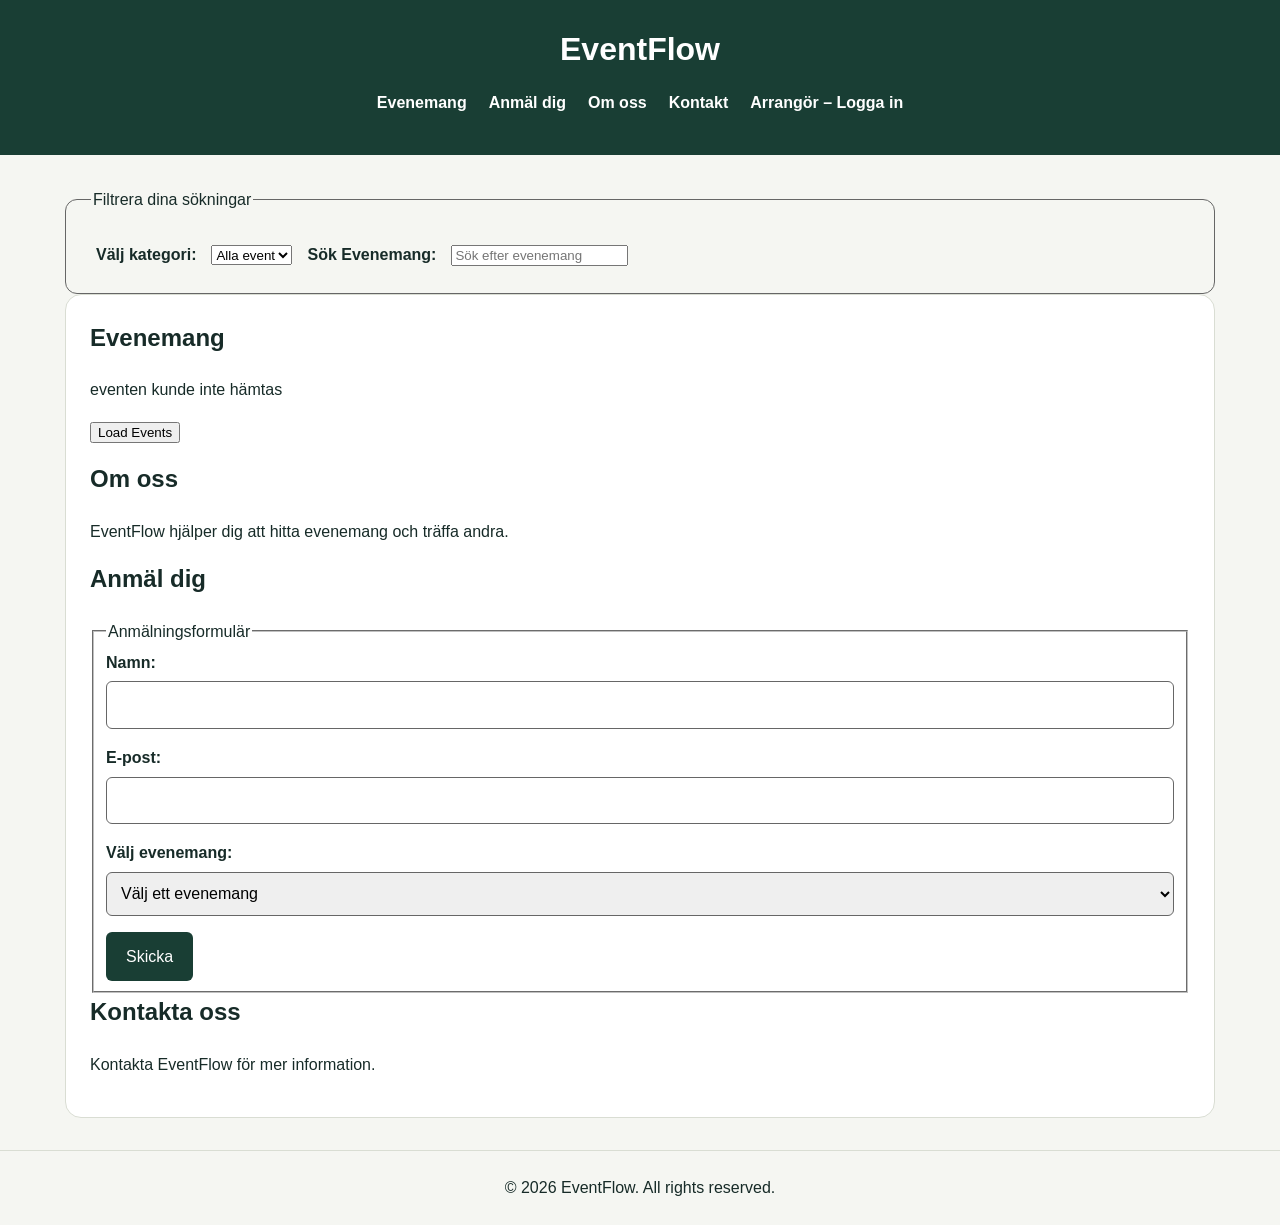
==== commit 3f31b8e7: "Merge pull request #133 from valentincorceac/feature/showDetailView/Valentin added a detail view for" ====
--- a/EventflowUmu-Frontend/index.html
+++ b/EventflowUmu-Frontend/index.html
@@ -4,73 +4,26 @@
     <meta charset="UTF-8">
     <meta name="viewport" content="width=device-width, initial-scale=1">
 
-    <title>EventFlow – Umeå &amp; Örnsköldsvik</title>
+    <title>EventFlow</title>
 
     <script src="app.js" defer></script>
     <link rel="stylesheet" href="style.css">
 </head>
 
 <body>
-    <header class="site-header team-header" id="top">
-        <div class="team-top">
-            <a class="team-logo" href="#top" aria-label="EventFlow – startsida">
-                <img
-                    src="picturesadd/eventflow-logo.png"
-                    alt=""
-                    width="48"
-                    height="48"
-                >
-                <span>EventFlow<span class="team-logo-dot" aria-hidden="true">.</span></span>
-            </a>
-
-            <nav aria-label="Huvudmeny">
-                <ul>
-                    <li><a href="#Event">Evenemang</a></li>
-                    <!-- Mahmoud: Lägger till en direktlänk till besökarens anmälningsformulär utan krav på konto. -->
-                    <li><a href="#booking">Anmäl dig</a></li>
-                    <li><a href="#About">Om oss</a></li>
-                    <li><a href="#contact">Kontakt</a></li>
-                    <!-- Mahmoud: Länkar till den separata arrangörsingången. Länken ger ingen autentisering. -->
-                    <li><a href="login.html">Arrangör – Logga in</a></li>
-                </ul>
-            </nav>
-        </div>
-
-        <div class="team-hero">
-            <div class="team-hero-copy">
-                <h1 class="hero-heading">
-                    <span class="hero-heading-prefix">Evenemang i</span>
-                    <span class="hero-city hero-city-umea">Umeå</span>
-                    <span class="hero-city-join">&amp;</span>
-                    <span class="hero-city hero-city-ovik">Örnsköldsvik</span>
-                </h1>
-
-                <p>Hitta ditt nästa evenemang. Sök på namn eller välj en kategori.</p>
-
-                <a class="team-hero-button" href="#Event">
-                    Utforska evenemang <span aria-hidden="true">↓</span>
-                </a>
-            </div>
-
-            <div class="city-ticket-art" aria-hidden="true">
-                <div class="city-ticket">
-                    <div class="city-ticket-top">
-                        <span>EVENTFLOW</span>
-                        <span>✦</span>
-                    </div>
-
-                    <p class="city-ticket-title">
-                        Umeå <span>&amp;</span><br>
-                        Örnsköldsvik
-                    </p>
-
-                    <div class="city-ticket-bottom">
-                        <span>Teknik · Musik · Kultur</span>
-                        <span class="city-ticket-barcode"></span>
-                    </div>
-                </div>
-            </div>
-        </div>
+    <header class="site-header">
+        <h1>EventFlow</h1>
+        <nav aria-label="Huvudmeny">
+            <ul>
+                <li><a href="#Event">Evenemang</a></li>
+                <!-- Mahmoud: Lägger till en direktlänk till besökarens anmälningsformulär utan krav på konto. -->
+                <li><a href="#booking">Anmäl dig</a></li>
+                <li><a href="#About">Om oss</a></li>
+                <li><a href="#contact">Kontakt</a></li>
+                <!-- Mahmoud: Länkar till den separata arrangörsingången. Länken ger ingen autentisering. -->
+                <li><a href="login.html">Arrangör – Logga in</a></li>
+            </ul>
+        </nav>
     </header>
 
     <main>     
@@ -91,6 +44,9 @@
                 <p id="api-status" role="status"></p>
                 <ul id="api-event-list"></ul>
 
+
+                
+                 
                 <!--<form id="search-form">
                     <search>
                         <input type="search" id="search-bar" class="search-bar" placeholder="Sök efter evenemang">
@@ -98,12 +54,15 @@
                 </form>-->
         </fieldset>
 
+    
+        
         <section id="Event">
             <h2>Evenemang</h2>
             <p id="apiStatus"></p>
                 <button type="button" id="loadBTN">Load Events</button>
 
             <div id="apiEventLoader"></div>
+
 
             <div class="search-feedback-field" id="create-event-feedback">
                 <p id="search-feedback" role="status"></p>
@@ -165,7 +124,7 @@
                             <p>Datum: 2026-11-24</p>
                             <p>Tid: 18:00 - 22:00</p>
                             <p>Plats: Tech Hub, Main Street</p>
-                            <p>Arrangör: Code clubAB</p>
+                            <p>Arrangör: Game clubAB</p>
                             <p>
                                 Detaljer: Spela hela natten!
                             </p>
@@ -185,7 +144,7 @@
                     <h3>Movie night</h3>
                     <p>Se en film tillsammans med andra.</p>
 
-                     //Mahmoud: Anpassar bildsökvägen till PNG-filen för Movie night efter upptäckta 404-fel.
+                     //Mahmoud: Anpassar bildsökvägen till PNG-bilden för Movie night.
                     <img src="picturesadd/event3.jpg" alt="Bild för Movie night">
                     <details>
                         <summary>Evenemang Detaljer</summary>
@@ -205,8 +164,7 @@
                 </article>
 
             </div>
-            -->
-        </section>
+        </section> -->
 
         <section id="About">
             <h2>Om oss</h2>
--- a/EventflowUmu-Frontend/style.css
+++ b/EventflowUmu-Frontend/style.css
@@ -1,753 +1,411 @@
-/* Färger och grundstil */
-:root {
-    --paper: #fcf8ef;
-    --surface: #fffdf7;
-    --text: #25372e;
-    --muted: #56675b;
-    --green: #234b3b;
-    --green-dark: #17392c;
-    --mint: #edf1e4;
-    --peach: #efb294;
-    --line: #d8ded2;
-    --focus: #a34a26;
-    --radius: 1.25rem;
-    --shadow: 0 10px 28px rgb(31 64 48 / 7%);
-}
-
-*,
-*::before,
-*::after {
+/* Placerar länkarna i menyn bredvid varandra. */
+nav ul {
+    display: flex;
+    justify-content: center;
+    flex-wrap: wrap;
+    gap: 22px;
+    list-style: none;
+    margin: 0;
+    padding: 15px;
+}
+
+/* Placerar korten bredvid varandra när det finns plats. */
+.event-list, #apiEventLoader {
+    display: flex;
+    flex-wrap: wrap;
+    align-items: flex-start;
+    gap: 20px;
+}
+
+/* Utseende och flexibel storlek för varje kort. */
+.eventlist {
     box-sizing: border-box;
-}
-
-[hidden] {
-    display: none !important;
-}
-
-html {
-    scroll-padding-top: 1.25rem;
-}
-
+    flex: 1 1 250px;
+    min-width: 0;
+    padding: 16px;
+    border: 2px solid black;
+    border-radius: 16px;
+    background-color: antiquewhite;
+}
+
+/* Ger bilderna samma storlek. */
+.eventlist img {
+    display: block;
+    width: 100%;
+    height: 200px;
+    object-fit: cover;
+}
+
+/* Gör detaljerna klickbara. */
+summary {
+    cursor: pointer;
+}
+
+/* Avstånd mellan formulärfälten. */
+.form-group {
+    margin-bottom: 16px;
+}
+#feedback.success {
+    color: #2e7d32;
+    background-color: #e8f5e9;
+    padding: 10px;
+    border-radius: 4px;
+    margin-bottom: 15px;
+}
+
+dialog {
+    border: none;
+    border-radius: 16px;
+    padding: 16px;
+    max-width: 50%;
+    width: 50%;
+}
+
+dialog::backdrop {
+    background: rgba(0, 0, 0, 0.8);
+}
+
+#feedback.error {
+    color: #c62828;
+    background-color: #ffebee;
+    padding: 10px;
+    border-radius: 4px;
+    margin-bottom: 15px;
+}
+/* Anpassar menyn för mobil. */
+@media (max-width: 650px) {
+    nav ul {
+        flex-direction: column;
+        align-items: center;
+        gap: 12px;
+    }
+}
+
+/* Mahmoud: Gör att padding och kant räknas in i elementets bredd. */
+/* Gör att padding och kant räknas in i elementets bredd. */
+* {
+    box-sizing: border-box;
+}
+
+/* Mahmoud: Ger formulären en lagom bredd. */
+/* Ger formulären en lagom bredd. */
+form {
+    width: 100%;
+    max-width: 550px;
+}
+
+.filter-fieldset {
+    min-width: 0;
+    margin: 0;
+    padding: 20px;
+    border: 1px solid #666;
+    border-radius: 12px;
+    display: flex;
+    align-items: center;
+    
+}
+
+ .filter-fieldset * {
+    flex-direction: row;
+    margin: 5px;
+    
+}
+
+fieldset select {
+    height: 20px;
+}
+
+/* Mahmoud: Visar etiketten ovanför fältet. */
+/* Visar etiketten ovanför fältet. */
+.form-group label {
+    display: block;
+    margin-bottom: 6px;
+    font-weight: bold;
+}
+
+/* Mahmoud: Gör fälten enkla att använda på dator och mobil. */
+/* Gör fälten enkla att använda på dator och mobil. */
+.form-group input,
+.form-group select {
+    width: 100%;
+    min-height: 44px;
+    padding: 10px;
+    border: 1px solid #666;
+    border-radius: 6px;
+    font: inherit;
+}
+
+/* Mahmoud: Utseende för formulärens knappar. */
+/* Utseende för formulärens knappar. */
+.btn {
+    min-height: 44px;
+    padding: 12px 20px;
+    border: none;
+    border-radius: 6px;
+    background-color: #193e34;
+    color: white;
+    font: inherit;
+    cursor: pointer;
+}
+
+.btn:hover {
+    background-color: #2c5948;
+}
+
+/* Mahmoud: Visar vilket element som har tangentbordsfokus. */
+/* Visar vilket element som har tangentbordsfokus. */
+a:focus-visible,
+button:focus-visible,
+input:focus-visible,
+select:focus-visible,
+summary:focus-visible {
+    outline: 3px solid #aa6531;
+    outline-offset: 4px;
+}
+
+/* Mahmoud: Bekräftelse när ett evenemang har skapats. */
+/* Bekräftelse när ett evenemang har skapats. */
+#create-event-feedback.success {
+    color: #2e7d32;
+    background-color: #e8f5e9;
+    padding: 10px;
+    border-radius: 4px;
+}
+
+/* Mahmoud: Fel när uppgifter saknas eller är ogiltiga. */
+/* Fel när uppgifter saknas eller är ogiltiga. */
+#create-event-feedback.error {
+    color: #c62828;
+    background-color: #ffebee;
+    padding: 10px;
+    border-radius: 4px;
+}
+
+/* Mahmoud: Hindrar långa texter från att gå utanför korten. */
+/* Hindrar långa texter från att gå utanför korten. */
+.eventlist,
+#feedback,
+#create-event-feedback {
+    overflow-wrap: anywhere;
+}
+
+/* Mahmoud: Visar ett kort per rad på mobil. */
+/* Visar ett kort per rad på mobil. */
+@media (max-width: 650px) {
+    .event-list {
+        flex-direction: column;
+    }
+
+    .eventlist {
+        flex: none;
+        width: 100%;
+    }
+
+    .btn {
+        width: 100%;
+    }
+}
+
+/* Mahmoud: Begränsar storleken på bildens förhandsvisning. */
+/* Begränsar storleken på bildens förhandsvisning. */
+#image-preview {
+    max-width: 100%;
+    max-height: 250px;
+    margin-top: 12px;
+    object-fit: contain;
+    border-radius: 8px;
+}
+
+#image-preview[hidden] {
+    display: none;
+}
+
+/* Mahmoud: Placerar hanteringsknapparna bredvid varandra. */
+/* Placerar hanteringsknapparna bredvid varandra. */
+.event-actions {
+    display: flex;
+    flex-wrap: wrap;
+    gap: 12px;
+    margin-top: 16px;
+}
+
+/* Mahmoud: Ger borttagningsknappen en tydlig färg. */
+/* Ger borttagningsknappen en tydlig färg. */
+.event-actions .btn:last-child {
+    background-color: #a52626;
+}
+
+.event-actions .btn:last-child:hover {
+    background-color: #801d1d;
+}
+
+/* Mahmoud: Markerar det fält som behöver rättas. */
+/* TILLÄGG: Markerar det fält som behöver rättas. */
+input[aria-invalid="true"],
+select[aria-invalid="true"] {
+    border: 2px solid #c62828;
+}
+
+/* Mahmoud: Grundutseende för alla sidor. */
+/* TILLÄGG: Grundutseende för alla sidor. */
 body {
     margin: 0;
-    background: var(--paper);
-    color: var(--text);
-    font: 1rem / 1.6 system-ui, "Segoe UI", sans-serif;
-}
-
-a {
-    color: var(--green);
-    text-underline-offset: 0.2em;
-}
-
-:where(a, button, input, select, textarea, summary):focus-visible {
-    outline: 3px solid var(--focus);
-    outline-offset: 4px;
-}
-
-/* Sidhuvud och meny */
+    background-color: #f5f6f2;
+    color: #172b28;
+    font-family: Arial, sans-serif;
+    line-height: 1.6;
+}
+
+/* Mahmoud: Samlar sidhuvudet på en tydlig bakgrund. */
+/* TILLÄGG: Samlar sidhuvudet på en tydlig bakgrund. */
 .site-header {
-    padding: 1.75rem 1rem;
-    background: var(--green);
-    color: var(--surface);
+    padding: 24px;
+    background-color: #193e34;
+    color: white;
     text-align: center;
 }
 
 .site-header h1 {
     margin: 0;
-    line-height: 1.1;
+    font-size: 32px;
+}
+
+.site-header p {
+    margin: 8px 0;
 }
 
 .site-header nav a {
-    color: inherit;
-}
-
-nav ul {
-    display: flex;
-    flex-wrap: wrap;
-    justify-content: center;
-    gap: 0.4rem;
-    margin: 1rem 0 0;
-    padding: 0;
-    list-style: none;
-}
-
-.site-header.team-header {
-    padding: 0;
-    background: var(--paper);
-    color: var(--text);
-    text-align: left;
-}
-
-.team-top,
-.team-hero,
+    color: white;
+    text-decoration: none;
+    font-weight: bold;
+}
+
+.site-header nav a:hover {
+    text-decoration: underline;
+}
+
+/* Mahmoud: Centrerar innehållet och begränsar bredden. */
+/* TILLÄGG: Centrerar innehållet och begränsar bredden. */
 main {
-    width: min(1160px, calc(100% - 3rem));
-    margin-inline: auto;
-}
-
-.team-top {
-    display: flex;
-    flex-wrap: wrap;
-    align-items: center;
-    justify-content: space-between;
-    gap: 0.75rem 1.5rem;
-    min-height: 84px;
-    padding-block: 0.75rem;
-    border-bottom: 1px solid var(--line);
-}
-
-.team-header nav ul {
-    justify-content: flex-start;
-    margin: 0;
-}
-
-.team-header nav a {
-    display: inline-flex;
-    align-items: center;
-    min-height: 44px;
-    padding: 0.45rem 0.7rem;
-    border-radius: 0.55rem;
-    font-size: 0.9rem;
-    font-weight: 650;
-    text-decoration: none;
-}
-
-.team-header nav a:hover {
-    background: var(--mint);
-}
-
-.team-header nav a[href="#booking"] {
-    background: var(--green);
-    color: white;
-}
-
-.team-header nav a[href="#booking"]:hover {
-    background: var(--green-dark);
-}
-
-/* Logotyp med två sammanlänkade punkter */
-.team-logo {
-    display: inline-flex;
-    align-items: center;
-    gap: 0.65rem;
-    color: var(--green);
-    font-size: 1.6rem;
-    font-weight: 800;
-    letter-spacing: -0.05em;
-    text-decoration: none;
-}
-
-.team-logo-mark {
-    position: relative;
-    flex: 0 0 2.6rem;
-    width: 2.6rem;
-    height: 2.6rem;
-    border-radius: 0.75rem;
-    background: var(--green);
-    font-size: 0;
-}
-
-.team-logo-mark::before,
-.team-logo-mark::after {
-    content: "";
-    position: absolute;
-}
-
-.team-logo-mark::before {
-    top: calc(50% - 1px);
-    left: 25%;
-    width: 50%;
-    height: 2px;
-    background: #f8e9b8;
-    transform: rotate(-28deg);
-}
-
-.team-logo-mark::after {
-    inset: 0;
-    background:
-        radial-gradient(circle at 27% 62%, #efb294 0 4px, transparent 4.5px),
-        radial-gradient(circle at 73% 38%, #f8e9b8 0 4px, transparent 4.5px);
-}
-
-.team-logo-dot {
-    color: #a34a26;
-}
-
-/* Introduktion och illustration av de två städerna */
-.team-hero {
-    display: grid;
-    grid-template-columns: minmax(0, 1.05fr) minmax(0, 1fr);
-    align-items: center;
-    gap: clamp(1.75rem, 5vw, 4.5rem);
-    padding-block: clamp(2.25rem, 6vw, 5.25rem);
-}
-
-.team-header .team-hero h1 {
-    max-width: 15ch;
-    margin: 0 0 1.1rem;
-    font-size: clamp(2.15rem, 5.3vw, 4.75rem);
-    font-weight: 720;
-    letter-spacing: -0.055em;
-    line-height: 1.03;
-    overflow-wrap: anywhere;
-}
-
-.team-hero h1 em {
-    color: #39664d;
-    font-family: Georgia, serif;
-    font-weight: 400;
-}
-
-.team-hero-copy p {
-    max-width: 36ch;
-    margin: 0 0 1.4rem;
-    color: var(--muted);
-    font-size: 1.1rem;
-}
-
-.team-ticket-art {
-    display: grid;
-    align-items: stretch;
-    min-height: clamp(12rem, 29vw, 22rem);
-    overflow: hidden;
-    border: 1px solid #d1dfce;
-    border-radius: 1.6rem;
-    background:
-        radial-gradient(circle at 72% 24%, #fff0de 0, transparent 42%),
-        radial-gradient(#b6c6b1 1px, transparent 1px) 0 0 / 18px 18px,
-        #e7eee1;
-}
-
-.team-ticket {
-    position: relative;
-    isolation: isolate;
-    min-width: 0;
-}
-
-.team-ticket::before {
-    content: "";
-    position: absolute;
-    z-index: -1;
-    top: calc(50% - 1px);
-    left: 22%;
-    right: 23%;
-    border-top: 2px dashed #668875;
-}
-
-.team-ticket-title,
-.team-ticket-bottom {
-    display: none;
-}
-
-.team-ticket-top {
-    position: absolute;
-    inset: 0;
-}
-
-.team-ticket-top > span {
-    position: absolute;
-    top: 50%;
-    display: block;
-    width: 0;
-    height: 0;
-    font-size: 0;
-}
-
-.team-ticket-top > span:first-child {
-    left: 22%;
-}
-
-.team-ticket-top > span:last-child {
-    left: 77%;
-}
-
-.team-ticket-top > span::before {
-    content: "";
-    position: absolute;
-    width: 1.1rem;
-    height: 1.1rem;
-    border: 3px solid var(--surface);
-    border-radius: 50%;
-    background: var(--green);
-    box-shadow: 0 0 0 6px rgb(35 75 59 / 13%);
-    transform: translate(-50%, -50%);
-}
-
-.team-ticket-top > span:last-child::before {
-    background: #ad5e40;
-    box-shadow: 0 0 0 6px rgb(173 94 64 / 13%);
-}
-
-.team-ticket-top > span::after {
-    position: absolute;
-    left: 0;
-    padding: 0.32rem 0.65rem;
-    border: 1px solid var(--line);
-    border-radius: 0.5rem;
-    background: var(--surface);
-    color: var(--green-dark);
-    font-size: clamp(0.75rem, 1.5vw, 1rem);
-    font-weight: 750;
-    white-space: nowrap;
-    transform: translateX(-50%);
-}
-
-.team-ticket-top > span:first-child::after {
-    content: "Umeå";
-    bottom: 1.25rem;
-}
-
-.team-ticket-top > span:last-child::after {
-    content: "Örnsköldsvik";
-    top: 1.25rem;
-    transform: translateX(-62%);
-}
-
-/* Huvudinnehåll */
-main {
-    margin-block: 1rem 3rem;
-}
-
+    width: calc(100% - 40px);
+    max-width: 1150px;
+    margin: 32px auto;
+}
+
+/* Mahmoud: Ger innehållssektionerna luft och en egen yta. */
+/* TILLÄGG: Ger innehållssektionerna luft och en egen yta. */
 main > section {
     min-width: 0;
-    margin-bottom: 1.5rem;
-    padding: clamp(1rem, 3vw, 2rem);
-    border: 1px solid var(--line);
-    border-radius: var(--radius);
-    background: var(--surface);
-    box-shadow: var(--shadow);
+    margin-bottom: 28px;
+    padding: 24px;
+    background-color: white;
+    border: 1px solid #d9ddd3;
+    border-radius: 16px;
 }
 
 h2 {
-    margin: 0 0 0.9rem;
-    font-size: clamp(1.45rem, 3vw, 2rem);
-    line-height: 1.2;
-}
-
-h3 {
-    line-height: 1.25;
-}
-
-/* Sökning, kategorier och formulär */
-form,
-fieldset {
-    min-width: 0;
-}
-
-fieldset {
-    margin: 0;
-    padding: 1rem;
-    border: 1px solid var(--line);
-    border-radius: 0.9rem;
-}
-
-legend {
-    padding-inline: 0.35rem;
-    color: var(--green-dark);
-    font-weight: 750;
-}
-
-.filter-fieldset {
-    display: flex;
-    flex-wrap: wrap;
-    align-items: center;
-    gap: 0.75rem;
-    margin-bottom: 1.5rem;
-    background: var(--surface);
-}
-
-.filter-fieldset > label {
-    font-weight: 700;
-}
-
-.filter-fieldset > select {
-    flex: 0 1 13rem;
-}
-
-#search-form,
-.filter-fieldset > input[type="search"] {
-    flex: 1 1 16rem;
-    margin: 0;
-}
-
-#search-form search {
-    display: block;
-}
-
-#search-bar,
-.form-group :is(input, select, textarea) {
-    width: 100%;
-}
-
-.form-group {
-    margin-bottom: 1rem;
-}
-
-.form-group label {
-    display: block;
-    margin-bottom: 0.35rem;
-    font-weight: 700;
-}
-
-.form-group :is(input, select, textarea),
-.filter-fieldset :is(input, select) {
-    min-width: 0;
+    margin-top: 0;
+}
+
+form {
     max-width: 100%;
-    min-height: 44px;
-    padding: 0.6rem 0.75rem;
-    border: 1px solid #788d80;
-    border-radius: 0.55rem;
-    background: white;
-    color: inherit;
-    font: inherit;
-}
-
-.form-group textarea {
-    display: block;
-    min-height: 90px;
-    resize: vertical;
-}
-
-:is(input, select, textarea)[aria-invalid="true"] {
-    border: 2px solid #a52626;
-}
-
-.team-hero-button,
-.btn,
-#loadBTN {
+}
+
+/* Mahmoud: Gör knapplänkar lika tydliga som vanliga knappar. */
+/* TILLÄGG: Gör knapplänkar lika tydliga som vanliga knappar. */
+a.btn {
     display: inline-flex;
     align-items: center;
     justify-content: center;
-    gap: 0.8rem;
-    min-height: 44px;
-    padding: 0.65rem 1rem;
-    border: 0;
-    border-radius: 0.65rem;
-    background: var(--green);
-    color: #fff;
-    font: inherit;
-    font-weight: 700;
     text-decoration: none;
-    cursor: pointer;
-}
-
-.team-hero-button:hover,
-.btn:not(:disabled):hover,
-#loadBTN:not(:disabled):hover {
-    background: var(--green-dark);
-}
-
-.btn:disabled,
-#loadBTN:disabled {
-    opacity: 0.65;
-    cursor: not-allowed;
-}
-
-/* Evenemangskort och API-status */
-.event-list,
-#apiEventLoader:has(> .eventlist) {
-    display: grid;
-    grid-template-columns: repeat(auto-fit, minmax(min(100%, 16rem), 1fr));
-    align-items: start;
-    gap: 1rem;
-}
-
-#apiEventLoader {
-    margin-block: 0.75rem 1rem;
-}
-
-#apiStatus {
-    margin: 0 0 0.65rem;
-    color: var(--muted);
-}
-
-#apiStatus:empty,
-#api-event-list:empty,
-.filter-fieldset :is(p, ul):empty {
-    display: none;
-}
-
-#api-event-list:not(:empty) {
-    margin-bottom: 1rem;
-}
-
-.eventlist {
-    min-width: 0;
-    padding: 1rem;
-    border: 1px solid var(--line);
-    border-radius: 0.9rem;
-    background: var(--mint);
-    overflow-wrap: anywhere;
-}
-
-.eventlist h3 {
-    margin: 0 0 0.5rem;
-    color: var(--green-dark);
-}
-
-.eventlist p {
-    margin-block: 0.5rem;
-}
-
-.eventlist img {
-    display: block;
-    width: 100%;
-    aspect-ratio: 16 / 9;
-    margin-top: 0.75rem;
-    border-radius: 0.65rem;
-    object-fit: cover;
-}
-
-.eventlist details,
-.event-footer {
-    margin-top: 0.8rem;
-}
-
-summary {
-    color: var(--green);
-    font-weight: 700;
-    cursor: pointer;
-}
-
-/* Bekräftelser och fel */
-#feedback,
-#create-event-feedback {
-    overflow-wrap: anywhere;
-}
-
-:is(#feedback, #create-event-feedback):is(.success, .error) {
-    margin-bottom: 0.9rem;
-    padding: 0.75rem 0.9rem;
-    border-radius: 0.6rem;
-}
-
-:is(#feedback, #create-event-feedback).success {
-    background: #e5f3e9;
-    color: #205735;
-}
-
-:is(#feedback, #create-event-feedback).error {
-    background: #fff0ec;
-    color: #922b22;
-}
-
-/* Arrangörssida och bildförhandsvisning */
+}
+
+/* Mahmoud: Samma sidfot på de olika sidorna. */
+/* TILLÄGG: Samma sidfot på de olika sidorna. */
+.footer-content {
+    padding: 24px;
+    border-top: 1px solid #d9ddd3;
+    text-align: center;
+}
+
+.footer-content p {
+    margin: 0;
+}
+
+/* Mahmoud: Mindre marginaler på mobil. */
+/* TILLÄGG: Mindre marginaler på mobil. */
+@media (max-width: 650px) {
+    main {
+        width: calc(100% - 24px);
+        margin: 20px auto;
+    }
+
+    main > section {
+        padding: 16px;
+    }
+
+    .site-header {
+        padding: 20px 12px;
+    }
+}
+
+/* Mahmoud: Två kolumner på arrangörssidan. */
+/* TILLÄGG: Två kolumner på arrangörssidan. */
 .organizer-layout {
     display: grid;
-    grid-template-columns: repeat(2, minmax(0, 1fr));
+    grid-template-columns: minmax(0, 1fr) minmax(0, 1fr);
     align-items: start;
-    gap: 1.5rem;
+    gap: 28px;
 }
 
 .organizer-layout > section {
     margin-bottom: 0;
 }
 
+/* Mahmoud: Ett evenemangskort per rad i hanteringslistan. */
+/* Ett evenemangskort per rad i hanteringslistan. */
 #managed-events {
-    display: grid;
-    gap: 0.85rem;
-}
-
-#image-preview {
-    display: block;
-    max-width: 100%;
-    max-height: 250px;
-    margin-top: 0.75rem;
-    border-radius: 0.65rem;
-    object-fit: contain;
-}
-
-.event-actions {
     display: flex;
-    flex-wrap: wrap;
-    gap: 0.75rem;
-    margin-top: 1rem;
-}
-
-.event-actions .btn:last-child {
-    background: #a52626;
-}
-
-.event-actions .btn:last-child:hover {
-    background: #801d1d;
-}
-
-.footer-content {
-    padding: 1.5rem 1rem;
-    border-top: 1px solid var(--line);
-    color: var(--muted);
-    text-align: center;
-}
-
-.footer-content p {
-    margin: 0;
-}
-
-/* Lätta rörelser och anpassning för mindre skärmar */
-@media (prefers-reduced-motion: no-preference) {
-    .team-hero-button,
-    .team-logo-mark {
-        transition: transform 180ms ease, background-color 180ms ease;
-    }
-
-    .team-hero-button:hover,
-    .team-logo:hover .team-logo-mark {
-        transform: translateY(-2px);
-    }
-}
-
+    flex-direction: column;
+}
+
+#managed-events > .eventlist {
+    flex: none;
+    width: 100%;
+}
+
+/* Mahmoud: Dolda fält och knappar ska inte ta plats. */
+/* Dolda fält och knappar ska inte ta plats. */
+[hidden] {
+    display: none !important;
+}
+
+/* Mahmoud: En kolumn på mindre skärmar. */
+/* En kolumn på mindre skärmar. */
 @media (max-width: 900px) {
     .organizer-layout {
         grid-template-columns: minmax(0, 1fr);
     }
 }
-
-@media (max-width: 760px) {
-    .team-top,
-    .team-hero,
-    main {
-        width: calc(100% - 2rem);
-    }
-
-    .team-hero {
-        grid-template-columns: minmax(0, 1fr);
-    }
-}
-
-@media (max-width: 650px) {
-    .filter-fieldset,
-    .event-list,
-    #apiEventLoader:has(> .eventlist) {
-        display: grid;
-        grid-template-columns: minmax(0, 1fr);
-    }
-
-    .filter-fieldset :is(input, select),
-    .btn,
-    #loadBTN {
-        width: 100%;
-    }
-}
-/* Sökpanelen ligger under introduktionen och biljetten. */
-.team-hero > .team-discovery {
-    grid-column: 1 / -1;
-}
-
-/* En stor evenemangsbiljett för de två städerna. */
-.city-ticket-art {
-    display: grid;
-    place-items: center;
-    min-height: clamp(17rem, 28vw, 24rem);
-    min-width: 0;
-    padding: clamp(1.35rem, 4vw, 3rem);
-    border: 1px solid #e2d8c5;
-    border-radius: 1.5rem;
-    background:
-        radial-gradient(circle at 84% 16%, #f1b89d 0, transparent 46%),
-        #f3e8d3;
-}
-
-.city-ticket {
-    --ticket-edge: #f3e8d3;
-    width: min(100%, 24rem);
-    min-width: 0;
-    padding: clamp(1rem, 3vw, 1.65rem);
-    border-radius: 0.8rem;
-    background:
-        radial-gradient(circle at left 73%, var(--ticket-edge) 8px, transparent 9px),
-        radial-gradient(circle at right 73%, var(--ticket-edge) 8px, transparent 9px),
-        #234b3b;
-    box-shadow: 10px 12px 0 rgb(91 63 42 / 16%);
-    color: #fff5dd;
-    transform: rotate(-6deg);
-}
-
-.city-ticket-top,
-.city-ticket-bottom {
-    display: flex;
-    align-items: center;
-    justify-content: space-between;
-    gap: 0.75rem;
-    font-size: 0.75rem;
-    font-weight: 700;
-}
-
-.city-ticket-top {
-    padding-bottom: 0.7rem;
-    border-bottom: 1px solid rgb(255 245 221 / 35%);
-    letter-spacing: 0.12em;
-}
-
-.city-ticket-top span:last-child,
-.city-ticket-title span {
-    color: #efb294;
-}
-
-.city-ticket-title {
-    margin: 1.15rem 0;
-    font: 400 clamp(1.6rem, 3.5vw, 3.4rem) / 1.02 Georgia, serif;
-    letter-spacing: -0.04em;
-    overflow-wrap: anywhere;
-}
-
-.city-ticket-bottom {
-    padding-top: 0.8rem;
-    border-top: 1px dashed rgb(255 245 221 / 52%);
-}
-
-.city-ticket-barcode {
-    flex: 0 0 2.6rem;
-    height: 1.2rem;
-    background: repeating-linear-gradient(
-        90deg,
-        #fff5dd 0 2px,
-        transparent 2px 4px,
-        #fff5dd 4px 5px,
-        transparent 5px 8px
-    );
-}
-
-@media (prefers-reduced-motion: no-preference) {
-    .city-ticket {
-        transition: transform 220ms ease;
-    }
-
-    .city-ticket-art:hover .city-ticket {
-        transform: translateY(-4px) rotate(-3deg);
-    }
-}
-.team-header .team-hero h1.hero-heading {
-    max-width: none;
-    margin: 0 0 1.1rem;
-    color: #25372e;
-    font-family: Georgia, serif;
-    font-size: clamp(2rem, 5vw, 4.5rem);
-    font-weight: 400;
-    line-height: 1.08;
-    letter-spacing: -0.045em;
-}
-
-.hero-heading-prefix {
+/* Mahmoud: Beskrivningsfältet får samma utseende som övriga formulärfält. */
+.form-group textarea {
     display: block;
-    margin-bottom: 0.16em;
-    font-size: 0.72em;
-}
-
-.hero-city {
-    font-style: italic;
+    width: 100%;
+    min-height: 90px;
+    padding: 10px;
+    border: 1px solid #666;
+    border-radius: 6px;
+    font: inherit;
+    resize: vertical;
+}
+
+/* Mahmoud: Tangentbordsanvändare ser tydligt fokus även i beskrivningen. */
+textarea:focus-visible {
+    outline: 3px solid #aa6531;
+    outline-offset: 4px;
+}
+
+label[for="val"] {
     white-space: nowrap;
-}
-
-.hero-city-umea {
-    color: #234b3b;
-}
-
-.hero-city-ovik {
-    color: #b46e50;
-}
-
-.hero-city-join {
-    color: #25372e;
-    font-size: 0.8em;
-}+    flex-shrink: 0;
+}
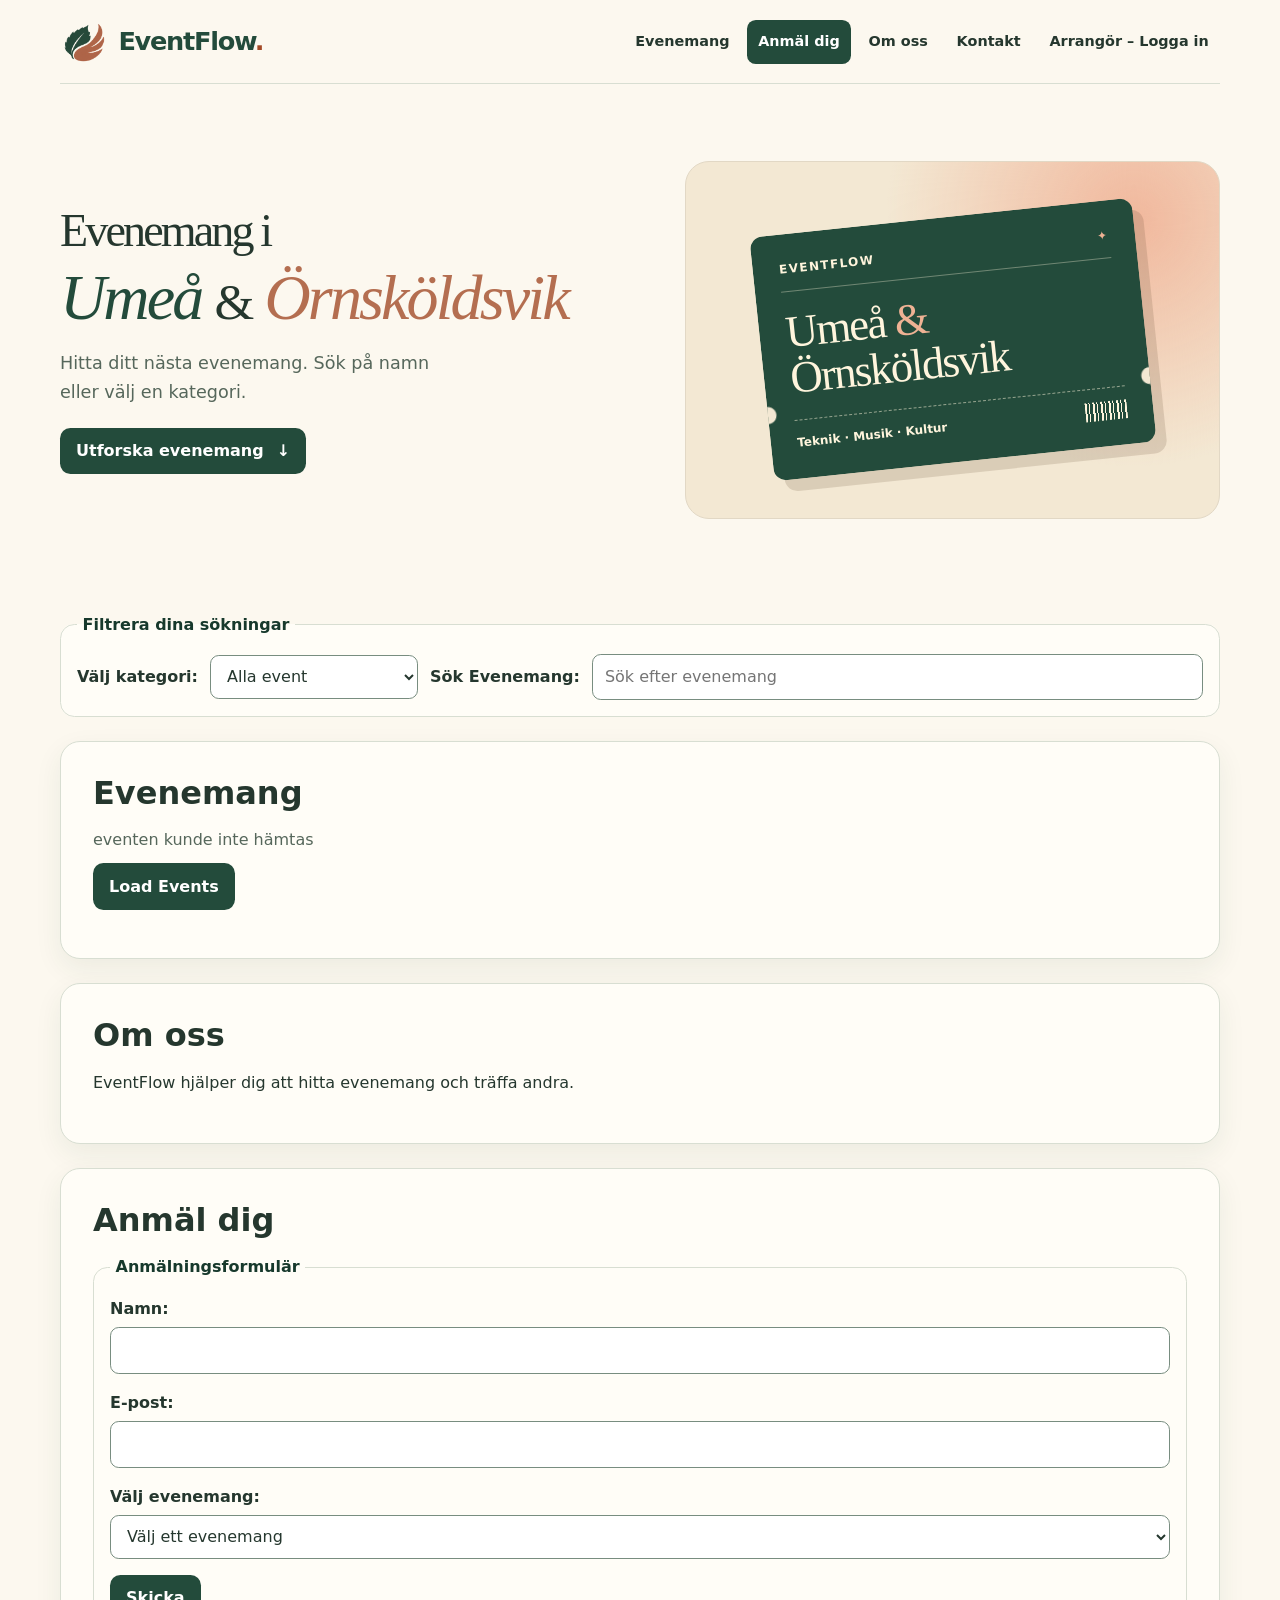
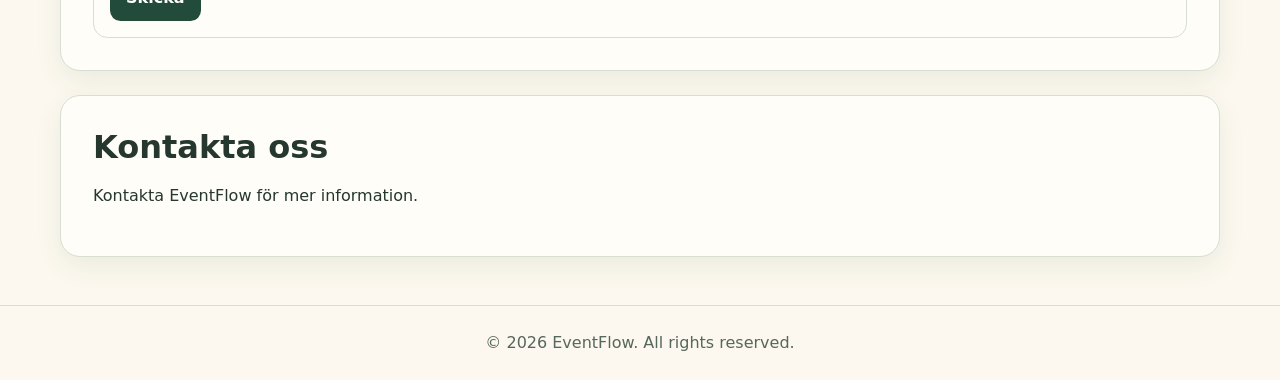
==== commit 4be6d90c: "Merge pull request #134 from valentincorceac/mahmoud/eventflow-logo-design Update EventFlow design a" ====
--- a/EventflowUmu-Frontend/index.html
+++ b/EventflowUmu-Frontend/index.html
@@ -4,26 +4,73 @@
     <meta charset="UTF-8">
     <meta name="viewport" content="width=device-width, initial-scale=1">
 
-    <title>EventFlow</title>
+    <title>EventFlow – Umeå &amp; Örnsköldsvik</title>
 
     <script src="app.js" defer></script>
     <link rel="stylesheet" href="style.css">
 </head>
 
 <body>
-    <header class="site-header">
-        <h1>EventFlow</h1>
-        <nav aria-label="Huvudmeny">
-            <ul>
-                <li><a href="#Event">Evenemang</a></li>
-                <!-- Mahmoud: Lägger till en direktlänk till besökarens anmälningsformulär utan krav på konto. -->
-                <li><a href="#booking">Anmäl dig</a></li>
-                <li><a href="#About">Om oss</a></li>
-                <li><a href="#contact">Kontakt</a></li>
-                <!-- Mahmoud: Länkar till den separata arrangörsingången. Länken ger ingen autentisering. -->
-                <li><a href="login.html">Arrangör – Logga in</a></li>
-            </ul>
-        </nav>
+    <header class="site-header team-header" id="top">
+        <div class="team-top">
+            <a class="team-logo" href="#top" aria-label="EventFlow – startsida">
+                <img
+                    src="picturesadd/eventflow-logo.png"
+                    alt=""
+                    width="48"
+                    height="48"
+                >
+                <span>EventFlow<span class="team-logo-dot" aria-hidden="true">.</span></span>
+            </a>
+
+            <nav aria-label="Huvudmeny">
+                <ul>
+                    <li><a href="#Event">Evenemang</a></li>
+                    <!-- Mahmoud: Lägger till en direktlänk till besökarens anmälningsformulär utan krav på konto. -->
+                    <li><a href="#booking">Anmäl dig</a></li>
+                    <li><a href="#About">Om oss</a></li>
+                    <li><a href="#contact">Kontakt</a></li>
+                    <!-- Mahmoud: Länkar till den separata arrangörsingången. Länken ger ingen autentisering. -->
+                    <li><a href="login.html">Arrangör – Logga in</a></li>
+                </ul>
+            </nav>
+        </div>
+
+        <div class="team-hero">
+            <div class="team-hero-copy">
+                <h1 class="hero-heading">
+                    <span class="hero-heading-prefix">Evenemang i</span>
+                    <span class="hero-city hero-city-umea">Umeå</span>
+                    <span class="hero-city-join">&amp;</span>
+                    <span class="hero-city hero-city-ovik">Örnsköldsvik</span>
+                </h1>
+
+                <p>Hitta ditt nästa evenemang. Sök på namn eller välj en kategori.</p>
+
+                <a class="team-hero-button" href="#Event">
+                    Utforska evenemang <span aria-hidden="true">↓</span>
+                </a>
+            </div>
+
+            <div class="city-ticket-art" aria-hidden="true">
+                <div class="city-ticket">
+                    <div class="city-ticket-top">
+                        <span>EVENTFLOW</span>
+                        <span>✦</span>
+                    </div>
+
+                    <p class="city-ticket-title">
+                        Umeå <span>&amp;</span><br>
+                        Örnsköldsvik
+                    </p>
+
+                    <div class="city-ticket-bottom">
+                        <span>Teknik · Musik · Kultur</span>
+                        <span class="city-ticket-barcode"></span>
+                    </div>
+                </div>
+            </div>
+        </div>
     </header>
 
     <main>     
@@ -44,9 +91,6 @@
                 <p id="api-status" role="status"></p>
                 <ul id="api-event-list"></ul>
 
-
-                
-                 
                 <!--<form id="search-form">
                     <search>
                         <input type="search" id="search-bar" class="search-bar" placeholder="Sök efter evenemang">
@@ -54,15 +98,12 @@
                 </form>-->
         </fieldset>
 
-    
-        
         <section id="Event">
             <h2>Evenemang</h2>
             <p id="apiStatus"></p>
                 <button type="button" id="loadBTN">Load Events</button>
 
             <div id="apiEventLoader"></div>
-
 
             <div class="search-feedback-field" id="create-event-feedback">
                 <p id="search-feedback" role="status"></p>
@@ -124,7 +165,7 @@
                             <p>Datum: 2026-11-24</p>
                             <p>Tid: 18:00 - 22:00</p>
                             <p>Plats: Tech Hub, Main Street</p>
-                            <p>Arrangör: Game clubAB</p>
+                            <p>Arrangör: Code clubAB</p>
                             <p>
                                 Detaljer: Spela hela natten!
                             </p>
@@ -144,7 +185,7 @@
                     <h3>Movie night</h3>
                     <p>Se en film tillsammans med andra.</p>
 
-                     //Mahmoud: Anpassar bildsökvägen till PNG-bilden för Movie night.
+                     //Mahmoud: Anpassar bildsökvägen till PNG-filen för Movie night efter upptäckta 404-fel.
                     <img src="picturesadd/event3.jpg" alt="Bild för Movie night">
                     <details>
                         <summary>Evenemang Detaljer</summary>
@@ -164,7 +205,8 @@
                 </article>
 
             </div>
-        </section> -->
+            -->
+        </section>
 
         <section id="About">
             <h2>Om oss</h2>
--- a/EventflowUmu-Frontend/style.css
+++ b/EventflowUmu-Frontend/style.css
@@ -1,330 +1,582 @@
-/* Placerar länkarna i menyn bredvid varandra. */
+/* Färger och grundstil */
+:root {
+    --paper: #fcf8ef;
+    --surface: #fffdf7;
+    --text: #25372e;
+    --muted: #56675b;
+    --green: #234b3b;
+    --green-dark: #17392c;
+    --mint: #edf1e4;
+    --peach: #efb294;
+    --line: #d8ded2;
+    --focus: #a34a26;
+    --radius: 1.25rem;
+    --shadow: 0 10px 28px rgb(31 64 48 / 7%);
+}
+
+*,
+*::before,
+*::after {
+    box-sizing: border-box;
+}
+
+[hidden] {
+    display: none !important;
+}
+
+html {
+    scroll-padding-top: 1.25rem;
+}
+
+body {
+    margin: 0;
+    background: var(--paper);
+    color: var(--text);
+    font: 1rem / 1.6 system-ui, "Segoe UI", sans-serif;
+}
+
+a {
+    color: var(--green);
+    text-underline-offset: 0.2em;
+}
+
+:where(a, button, input, select, textarea, summary):focus-visible {
+    outline: 3px solid var(--focus);
+    outline-offset: 4px;
+}
+
+/* Sidhuvud och meny */
+.site-header {
+    padding: 1.75rem 1rem;
+    background: var(--green);
+    color: var(--surface);
+    text-align: center;
+}
+
+.site-header h1 {
+    margin: 0;
+    line-height: 1.1;
+}
+
+.site-header nav a {
+    color: inherit;
+}
+
 nav ul {
     display: flex;
+    flex-wrap: wrap;
     justify-content: center;
-    flex-wrap: wrap;
-    gap: 22px;
+    gap: 0.4rem;
+    margin: 1rem 0 0;
+    padding: 0;
     list-style: none;
-    margin: 0;
-    padding: 15px;
-}
-
-/* Placerar korten bredvid varandra när det finns plats. */
-.event-list, #apiEventLoader {
+}
+
+.site-header.team-header {
+    padding: 0;
+    background: var(--paper);
+    color: var(--text);
+    text-align: left;
+}
+
+.team-top,
+.team-hero,
+main {
+    width: min(1160px, calc(100% - 3rem));
+    margin-inline: auto;
+}
+
+.team-top {
     display: flex;
     flex-wrap: wrap;
-    align-items: flex-start;
-    gap: 20px;
-}
-
-/* Utseende och flexibel storlek för varje kort. */
+    align-items: center;
+    justify-content: space-between;
+    gap: 0.75rem 1.5rem;
+    min-height: 84px;
+    padding-block: 0.75rem;
+    border-bottom: 1px solid var(--line);
+}
+
+.team-header nav ul {
+    justify-content: flex-start;
+    margin: 0;
+}
+
+.team-header nav a {
+    display: inline-flex;
+    align-items: center;
+    min-height: 44px;
+    padding: 0.45rem 0.7rem;
+    border-radius: 0.55rem;
+    font-size: 0.9rem;
+    font-weight: 650;
+    text-decoration: none;
+}
+
+.team-header nav a:hover {
+    background: var(--mint);
+}
+
+.team-header nav a[href="#booking"] {
+    background: var(--green);
+    color: white;
+}
+
+.team-header nav a[href="#booking"]:hover {
+    background: var(--green-dark);
+}
+
+/* Logotyp med två sammanlänkade punkter */
+.team-logo {
+    display: inline-flex;
+    align-items: center;
+    gap: 0.65rem;
+    color: var(--green);
+    font-size: 1.6rem;
+    font-weight: 800;
+    letter-spacing: -0.05em;
+    text-decoration: none;
+}
+
+.team-logo-mark {
+    position: relative;
+    flex: 0 0 2.6rem;
+    width: 2.6rem;
+    height: 2.6rem;
+    border-radius: 0.75rem;
+    background: var(--green);
+    font-size: 0;
+}
+
+.team-logo-mark::before,
+.team-logo-mark::after {
+    content: "";
+    position: absolute;
+}
+
+.team-logo-mark::before {
+    top: calc(50% - 1px);
+    left: 25%;
+    width: 50%;
+    height: 2px;
+    background: #f8e9b8;
+    transform: rotate(-28deg);
+}
+
+.team-logo-mark::after {
+    inset: 0;
+    background:
+        radial-gradient(circle at 27% 62%, #efb294 0 4px, transparent 4.5px),
+        radial-gradient(circle at 73% 38%, #f8e9b8 0 4px, transparent 4.5px);
+}
+
+.team-logo-dot {
+    color: #a34a26;
+}
+
+/* Introduktion och illustration av de två städerna */
+.team-hero {
+    display: grid;
+    grid-template-columns: minmax(0, 1.05fr) minmax(0, 1fr);
+    align-items: center;
+    gap: clamp(1.75rem, 5vw, 4.5rem);
+    padding-block: clamp(2.25rem, 6vw, 5.25rem);
+}
+
+.team-header .team-hero h1 {
+    max-width: 15ch;
+    margin: 0 0 1.1rem;
+    font-size: clamp(2.15rem, 5.3vw, 4.75rem);
+    font-weight: 720;
+    letter-spacing: -0.055em;
+    line-height: 1.03;
+    overflow-wrap: anywhere;
+}
+
+.team-hero h1 em {
+    color: #39664d;
+    font-family: Georgia, serif;
+    font-weight: 400;
+}
+
+.team-hero-copy p {
+    max-width: 36ch;
+    margin: 0 0 1.4rem;
+    color: var(--muted);
+    font-size: 1.1rem;
+}
+
+.team-ticket-art {
+    display: grid;
+    align-items: stretch;
+    min-height: clamp(12rem, 29vw, 22rem);
+    overflow: hidden;
+    border: 1px solid #d1dfce;
+    border-radius: 1.6rem;
+    background:
+        radial-gradient(circle at 72% 24%, #fff0de 0, transparent 42%),
+        radial-gradient(#b6c6b1 1px, transparent 1px) 0 0 / 18px 18px,
+        #e7eee1;
+}
+
+.team-ticket {
+    position: relative;
+    isolation: isolate;
+    min-width: 0;
+}
+
+.team-ticket::before {
+    content: "";
+    position: absolute;
+    z-index: -1;
+    top: calc(50% - 1px);
+    left: 22%;
+    right: 23%;
+    border-top: 2px dashed #668875;
+}
+
+.team-ticket-title,
+.team-ticket-bottom {
+    display: none;
+}
+
+.team-ticket-top {
+    position: absolute;
+    inset: 0;
+}
+
+.team-ticket-top > span {
+    position: absolute;
+    top: 50%;
+    display: block;
+    width: 0;
+    height: 0;
+    font-size: 0;
+}
+
+.team-ticket-top > span:first-child {
+    left: 22%;
+}
+
+.team-ticket-top > span:last-child {
+    left: 77%;
+}
+
+.team-ticket-top > span::before {
+    content: "";
+    position: absolute;
+    width: 1.1rem;
+    height: 1.1rem;
+    border: 3px solid var(--surface);
+    border-radius: 50%;
+    background: var(--green);
+    box-shadow: 0 0 0 6px rgb(35 75 59 / 13%);
+    transform: translate(-50%, -50%);
+}
+
+.team-ticket-top > span:last-child::before {
+    background: #ad5e40;
+    box-shadow: 0 0 0 6px rgb(173 94 64 / 13%);
+}
+
+.team-ticket-top > span::after {
+    position: absolute;
+    left: 0;
+    padding: 0.32rem 0.65rem;
+    border: 1px solid var(--line);
+    border-radius: 0.5rem;
+    background: var(--surface);
+    color: var(--green-dark);
+    font-size: clamp(0.75rem, 1.5vw, 1rem);
+    font-weight: 750;
+    white-space: nowrap;
+    transform: translateX(-50%);
+}
+
+.team-ticket-top > span:first-child::after {
+    content: "Umeå";
+    bottom: 1.25rem;
+}
+
+.team-ticket-top > span:last-child::after {
+    content: "Örnsköldsvik";
+    top: 1.25rem;
+    transform: translateX(-62%);
+}
+
+/* Huvudinnehåll */
+main {
+    margin-block: 1rem 3rem;
+}
+
+main > section {
+    min-width: 0;
+    margin-bottom: 1.5rem;
+    padding: clamp(1rem, 3vw, 2rem);
+    border: 1px solid var(--line);
+    border-radius: var(--radius);
+    background: var(--surface);
+    box-shadow: var(--shadow);
+}
+
+h2 {
+    margin: 0 0 0.9rem;
+    font-size: clamp(1.45rem, 3vw, 2rem);
+    line-height: 1.2;
+}
+
+h3 {
+    line-height: 1.25;
+}
+
+/* Sökning, kategorier och formulär */
+form,
+fieldset {
+    min-width: 0;
+}
+
+fieldset {
+    margin: 0;
+    padding: 1rem;
+    border: 1px solid var(--line);
+    border-radius: 0.9rem;
+}
+
+legend {
+    padding-inline: 0.35rem;
+    color: var(--green-dark);
+    font-weight: 750;
+}
+
+.filter-fieldset {
+    display: flex;
+    flex-wrap: wrap;
+    align-items: center;
+    gap: 0.75rem;
+    margin-bottom: 1.5rem;
+    background: var(--surface);
+}
+
+.filter-fieldset > label {
+    font-weight: 700;
+}
+
+.filter-fieldset > select {
+    flex: 0 1 13rem;
+}
+
+#search-form,
+.filter-fieldset > input[type="search"] {
+    flex: 1 1 16rem;
+    margin: 0;
+}
+
+#search-form search {
+    display: block;
+}
+
+#search-bar,
+.form-group :is(input, select, textarea) {
+    width: 100%;
+}
+
+.form-group {
+    margin-bottom: 1rem;
+}
+
+.form-group label {
+    display: block;
+    margin-bottom: 0.35rem;
+    font-weight: 700;
+}
+
+.form-group :is(input, select, textarea),
+.filter-fieldset :is(input, select) {
+    min-width: 0;
+    max-width: 100%;
+    min-height: 44px;
+    padding: 0.6rem 0.75rem;
+    border: 1px solid #788d80;
+    border-radius: 0.55rem;
+    background: white;
+    color: inherit;
+    font: inherit;
+}
+
+.form-group textarea {
+    display: block;
+    min-height: 90px;
+    resize: vertical;
+}
+
+:is(input, select, textarea)[aria-invalid="true"] {
+    border: 2px solid #a52626;
+}
+
+.team-hero-button,
+.btn,
+#loadBTN {
+    display: inline-flex;
+    align-items: center;
+    justify-content: center;
+    gap: 0.8rem;
+    min-height: 44px;
+    padding: 0.65rem 1rem;
+    border: 0;
+    border-radius: 0.65rem;
+    background: var(--green);
+    color: #fff;
+    font: inherit;
+    font-weight: 700;
+    text-decoration: none;
+    cursor: pointer;
+}
+
+.team-hero-button:hover,
+.btn:not(:disabled):hover,
+#loadBTN:not(:disabled):hover {
+    background: var(--green-dark);
+}
+
+.btn:disabled,
+#loadBTN:disabled {
+    opacity: 0.65;
+    cursor: not-allowed;
+}
+
+/* Evenemangskort och API-status */
+.event-list,
+#apiEventLoader:has(> .eventlist) {
+    display: grid;
+    grid-template-columns: repeat(auto-fit, minmax(min(100%, 16rem), 1fr));
+    align-items: start;
+    gap: 1rem;
+}
+
+#apiEventLoader {
+    margin-block: 0.75rem 1rem;
+}
+
+#apiStatus {
+    margin: 0 0 0.65rem;
+    color: var(--muted);
+}
+
+#apiStatus:empty,
+#api-event-list:empty,
+.filter-fieldset :is(p, ul):empty {
+    display: none;
+}
+
+#api-event-list:not(:empty) {
+    margin-bottom: 1rem;
+}
+
 .eventlist {
-    box-sizing: border-box;
-    flex: 1 1 250px;
     min-width: 0;
-    padding: 16px;
-    border: 2px solid black;
-    border-radius: 16px;
-    background-color: antiquewhite;
-}
-
-/* Ger bilderna samma storlek. */
+    padding: 1rem;
+    border: 1px solid var(--line);
+    border-radius: 0.9rem;
+    background: var(--mint);
+    overflow-wrap: anywhere;
+}
+
+.eventlist h3 {
+    margin: 0 0 0.5rem;
+    color: var(--green-dark);
+}
+
+.eventlist p {
+    margin-block: 0.5rem;
+}
+
 .eventlist img {
     display: block;
     width: 100%;
-    height: 200px;
+    aspect-ratio: 16 / 9;
+    margin-top: 0.75rem;
+    border-radius: 0.65rem;
     object-fit: cover;
 }
 
-/* Gör detaljerna klickbara. */
+.eventlist details,
+.event-footer {
+    margin-top: 0.8rem;
+}
+
 summary {
+    color: var(--green);
+    font-weight: 700;
     cursor: pointer;
 }
 
-/* Avstånd mellan formulärfälten. */
-.form-group {
-    margin-bottom: 16px;
-}
-#feedback.success {
-    color: #2e7d32;
-    background-color: #e8f5e9;
-    padding: 10px;
-    border-radius: 4px;
-    margin-bottom: 15px;
-}
-
-dialog {
-    border: none;
-    border-radius: 16px;
-    padding: 16px;
-    max-width: 50%;
-    width: 50%;
-}
-
-dialog::backdrop {
-    background: rgba(0, 0, 0, 0.8);
-}
-
-#feedback.error {
-    color: #c62828;
-    background-color: #ffebee;
-    padding: 10px;
-    border-radius: 4px;
-    margin-bottom: 15px;
-}
-/* Anpassar menyn för mobil. */
-@media (max-width: 650px) {
-    nav ul {
-        flex-direction: column;
-        align-items: center;
-        gap: 12px;
-    }
-}
-
-/* Mahmoud: Gör att padding och kant räknas in i elementets bredd. */
-/* Gör att padding och kant räknas in i elementets bredd. */
-* {
-    box-sizing: border-box;
-}
-
-/* Mahmoud: Ger formulären en lagom bredd. */
-/* Ger formulären en lagom bredd. */
-form {
-    width: 100%;
-    max-width: 550px;
-}
-
-.filter-fieldset {
-    min-width: 0;
-    margin: 0;
-    padding: 20px;
-    border: 1px solid #666;
-    border-radius: 12px;
-    display: flex;
-    align-items: center;
-    
-}
-
- .filter-fieldset * {
-    flex-direction: row;
-    margin: 5px;
-    
-}
-
-fieldset select {
-    height: 20px;
-}
-
-/* Mahmoud: Visar etiketten ovanför fältet. */
-/* Visar etiketten ovanför fältet. */
-.form-group label {
-    display: block;
-    margin-bottom: 6px;
-    font-weight: bold;
-}
-
-/* Mahmoud: Gör fälten enkla att använda på dator och mobil. */
-/* Gör fälten enkla att använda på dator och mobil. */
-.form-group input,
-.form-group select {
-    width: 100%;
-    min-height: 44px;
-    padding: 10px;
-    border: 1px solid #666;
-    border-radius: 6px;
-    font: inherit;
-}
-
-/* Mahmoud: Utseende för formulärens knappar. */
-/* Utseende för formulärens knappar. */
-.btn {
-    min-height: 44px;
-    padding: 12px 20px;
-    border: none;
-    border-radius: 6px;
-    background-color: #193e34;
-    color: white;
-    font: inherit;
-    cursor: pointer;
-}
-
-.btn:hover {
-    background-color: #2c5948;
-}
-
-/* Mahmoud: Visar vilket element som har tangentbordsfokus. */
-/* Visar vilket element som har tangentbordsfokus. */
-a:focus-visible,
-button:focus-visible,
-input:focus-visible,
-select:focus-visible,
-summary:focus-visible {
-    outline: 3px solid #aa6531;
-    outline-offset: 4px;
-}
-
-/* Mahmoud: Bekräftelse när ett evenemang har skapats. */
-/* Bekräftelse när ett evenemang har skapats. */
-#create-event-feedback.success {
-    color: #2e7d32;
-    background-color: #e8f5e9;
-    padding: 10px;
-    border-radius: 4px;
-}
-
-/* Mahmoud: Fel när uppgifter saknas eller är ogiltiga. */
-/* Fel när uppgifter saknas eller är ogiltiga. */
-#create-event-feedback.error {
-    color: #c62828;
-    background-color: #ffebee;
-    padding: 10px;
-    border-radius: 4px;
-}
-
-/* Mahmoud: Hindrar långa texter från att gå utanför korten. */
-/* Hindrar långa texter från att gå utanför korten. */
-.eventlist,
+/* Bekräftelser och fel */
 #feedback,
 #create-event-feedback {
     overflow-wrap: anywhere;
 }
 
-/* Mahmoud: Visar ett kort per rad på mobil. */
-/* Visar ett kort per rad på mobil. */
-@media (max-width: 650px) {
-    .event-list {
-        flex-direction: column;
-    }
-
-    .eventlist {
-        flex: none;
-        width: 100%;
-    }
-
-    .btn {
-        width: 100%;
-    }
-}
-
-/* Mahmoud: Begränsar storleken på bildens förhandsvisning. */
-/* Begränsar storleken på bildens förhandsvisning. */
+:is(#feedback, #create-event-feedback):is(.success, .error) {
+    margin-bottom: 0.9rem;
+    padding: 0.75rem 0.9rem;
+    border-radius: 0.6rem;
+}
+
+:is(#feedback, #create-event-feedback).success {
+    background: #e5f3e9;
+    color: #205735;
+}
+
+:is(#feedback, #create-event-feedback).error {
+    background: #fff0ec;
+    color: #922b22;
+}
+
+/* Arrangörssida och bildförhandsvisning */
+.organizer-layout {
+    display: grid;
+    grid-template-columns: repeat(2, minmax(0, 1fr));
+    align-items: start;
+    gap: 1.5rem;
+}
+
+.organizer-layout > section {
+    margin-bottom: 0;
+}
+
+#managed-events {
+    display: grid;
+    gap: 0.85rem;
+}
+
 #image-preview {
+    display: block;
     max-width: 100%;
     max-height: 250px;
-    margin-top: 12px;
+    margin-top: 0.75rem;
+    border-radius: 0.65rem;
     object-fit: contain;
-    border-radius: 8px;
-}
-
-#image-preview[hidden] {
-    display: none;
-}
-
-/* Mahmoud: Placerar hanteringsknapparna bredvid varandra. */
-/* Placerar hanteringsknapparna bredvid varandra. */
+}
+
 .event-actions {
     display: flex;
     flex-wrap: wrap;
-    gap: 12px;
-    margin-top: 16px;
-}
-
-/* Mahmoud: Ger borttagningsknappen en tydlig färg. */
-/* Ger borttagningsknappen en tydlig färg. */
+    gap: 0.75rem;
+    margin-top: 1rem;
+}
+
 .event-actions .btn:last-child {
-    background-color: #a52626;
+    background: #a52626;
 }
 
 .event-actions .btn:last-child:hover {
-    background-color: #801d1d;
-}
-
-/* Mahmoud: Markerar det fält som behöver rättas. */
-/* TILLÄGG: Markerar det fält som behöver rättas. */
-input[aria-invalid="true"],
-select[aria-invalid="true"] {
-    border: 2px solid #c62828;
-}
-
-/* Mahmoud: Grundutseende för alla sidor. */
-/* TILLÄGG: Grundutseende för alla sidor. */
-body {
-    margin: 0;
-    background-color: #f5f6f2;
-    color: #172b28;
-    font-family: Arial, sans-serif;
-    line-height: 1.6;
-}
-
-/* Mahmoud: Samlar sidhuvudet på en tydlig bakgrund. */
-/* TILLÄGG: Samlar sidhuvudet på en tydlig bakgrund. */
-.site-header {
-    padding: 24px;
-    background-color: #193e34;
-    color: white;
-    text-align: center;
-}
-
-.site-header h1 {
-    margin: 0;
-    font-size: 32px;
-}
-
-.site-header p {
-    margin: 8px 0;
-}
-
-.site-header nav a {
-    color: white;
-    text-decoration: none;
-    font-weight: bold;
-}
-
-.site-header nav a:hover {
-    text-decoration: underline;
-}
-
-/* Mahmoud: Centrerar innehållet och begränsar bredden. */
-/* TILLÄGG: Centrerar innehållet och begränsar bredden. */
-main {
-    width: calc(100% - 40px);
-    max-width: 1150px;
-    margin: 32px auto;
-}
-
-/* Mahmoud: Ger innehållssektionerna luft och en egen yta. */
-/* TILLÄGG: Ger innehållssektionerna luft och en egen yta. */
-main > section {
-    min-width: 0;
-    margin-bottom: 28px;
-    padding: 24px;
-    background-color: white;
-    border: 1px solid #d9ddd3;
-    border-radius: 16px;
-}
-
-h2 {
-    margin-top: 0;
-}
-
-form {
-    max-width: 100%;
-}
-
-/* Mahmoud: Gör knapplänkar lika tydliga som vanliga knappar. */
-/* TILLÄGG: Gör knapplänkar lika tydliga som vanliga knappar. */
-a.btn {
-    display: inline-flex;
-    align-items: center;
-    justify-content: center;
-    text-decoration: none;
-}
-
-/* Mahmoud: Samma sidfot på de olika sidorna. */
-/* TILLÄGG: Samma sidfot på de olika sidorna. */
+    background: #801d1d;
+}
+
 .footer-content {
-    padding: 24px;
-    border-top: 1px solid #d9ddd3;
+    padding: 1.5rem 1rem;
+    border-top: 1px solid var(--line);
+    color: var(--muted);
     text-align: center;
 }
 
@@ -332,80 +584,170 @@
     margin: 0;
 }
 
-/* Mahmoud: Mindre marginaler på mobil. */
-/* TILLÄGG: Mindre marginaler på mobil. */
-@media (max-width: 650px) {
-    main {
-        width: calc(100% - 24px);
-        margin: 20px auto;
-    }
-
-    main > section {
-        padding: 16px;
-    }
-
-    .site-header {
-        padding: 20px 12px;
-    }
-}
-
-/* Mahmoud: Två kolumner på arrangörssidan. */
-/* TILLÄGG: Två kolumner på arrangörssidan. */
-.organizer-layout {
-    display: grid;
-    grid-template-columns: minmax(0, 1fr) minmax(0, 1fr);
-    align-items: start;
-    gap: 28px;
-}
-
-.organizer-layout > section {
-    margin-bottom: 0;
-}
-
-/* Mahmoud: Ett evenemangskort per rad i hanteringslistan. */
-/* Ett evenemangskort per rad i hanteringslistan. */
-#managed-events {
-    display: flex;
-    flex-direction: column;
-}
-
-#managed-events > .eventlist {
-    flex: none;
-    width: 100%;
-}
-
-/* Mahmoud: Dolda fält och knappar ska inte ta plats. */
-/* Dolda fält och knappar ska inte ta plats. */
-[hidden] {
-    display: none !important;
-}
-
-/* Mahmoud: En kolumn på mindre skärmar. */
-/* En kolumn på mindre skärmar. */
+/* Lätta rörelser och anpassning för mindre skärmar */
+@media (prefers-reduced-motion: no-preference) {
+    .team-hero-button,
+    .team-logo-mark {
+        transition: transform 180ms ease, background-color 180ms ease;
+    }
+
+    .team-hero-button:hover,
+    .team-logo:hover .team-logo-mark {
+        transform: translateY(-2px);
+    }
+}
+
 @media (max-width: 900px) {
     .organizer-layout {
         grid-template-columns: minmax(0, 1fr);
     }
 }
-/* Mahmoud: Beskrivningsfältet får samma utseende som övriga formulärfält. */
-.form-group textarea {
+
+@media (max-width: 760px) {
+    .team-top,
+    .team-hero,
+    main {
+        width: calc(100% - 2rem);
+    }
+
+    .team-hero {
+        grid-template-columns: minmax(0, 1fr);
+    }
+}
+
+@media (max-width: 650px) {
+    .filter-fieldset,
+    .event-list,
+    #apiEventLoader:has(> .eventlist) {
+        display: grid;
+        grid-template-columns: minmax(0, 1fr);
+    }
+
+    .filter-fieldset :is(input, select),
+    .btn,
+    #loadBTN {
+        width: 100%;
+    }
+}
+/* Sökpanelen ligger under introduktionen och biljetten. */
+.team-hero > .team-discovery {
+    grid-column: 1 / -1;
+}
+
+/* En stor evenemangsbiljett för de två städerna. */
+.city-ticket-art {
+    display: grid;
+    place-items: center;
+    min-height: clamp(17rem, 28vw, 24rem);
+    min-width: 0;
+    padding: clamp(1.35rem, 4vw, 3rem);
+    border: 1px solid #e2d8c5;
+    border-radius: 1.5rem;
+    background:
+        radial-gradient(circle at 84% 16%, #f1b89d 0, transparent 46%),
+        #f3e8d3;
+}
+
+.city-ticket {
+    --ticket-edge: #f3e8d3;
+    width: min(100%, 24rem);
+    min-width: 0;
+    padding: clamp(1rem, 3vw, 1.65rem);
+    border-radius: 0.8rem;
+    background:
+        radial-gradient(circle at left 73%, var(--ticket-edge) 8px, transparent 9px),
+        radial-gradient(circle at right 73%, var(--ticket-edge) 8px, transparent 9px),
+        #234b3b;
+    box-shadow: 10px 12px 0 rgb(91 63 42 / 16%);
+    color: #fff5dd;
+    transform: rotate(-6deg);
+}
+
+.city-ticket-top,
+.city-ticket-bottom {
+    display: flex;
+    align-items: center;
+    justify-content: space-between;
+    gap: 0.75rem;
+    font-size: 0.75rem;
+    font-weight: 700;
+}
+
+.city-ticket-top {
+    padding-bottom: 0.7rem;
+    border-bottom: 1px solid rgb(255 245 221 / 35%);
+    letter-spacing: 0.12em;
+}
+
+.city-ticket-top span:last-child,
+.city-ticket-title span {
+    color: #efb294;
+}
+
+.city-ticket-title {
+    margin: 1.15rem 0;
+    font: 400 clamp(1.6rem, 3.5vw, 3.4rem) / 1.02 Georgia, serif;
+    letter-spacing: -0.04em;
+    overflow-wrap: anywhere;
+}
+
+.city-ticket-bottom {
+    padding-top: 0.8rem;
+    border-top: 1px dashed rgb(255 245 221 / 52%);
+}
+
+.city-ticket-barcode {
+    flex: 0 0 2.6rem;
+    height: 1.2rem;
+    background: repeating-linear-gradient(
+        90deg,
+        #fff5dd 0 2px,
+        transparent 2px 4px,
+        #fff5dd 4px 5px,
+        transparent 5px 8px
+    );
+}
+
+@media (prefers-reduced-motion: no-preference) {
+    .city-ticket {
+        transition: transform 220ms ease;
+    }
+
+    .city-ticket-art:hover .city-ticket {
+        transform: translateY(-4px) rotate(-3deg);
+    }
+}
+.team-header .team-hero h1.hero-heading {
+    max-width: none;
+    margin: 0 0 1.1rem;
+    color: #25372e;
+    font-family: Georgia, serif;
+    font-size: clamp(2rem, 5vw, 4.5rem);
+    font-weight: 400;
+    line-height: 1.08;
+    letter-spacing: -0.045em;
+}
+
+.hero-heading-prefix {
     display: block;
-    width: 100%;
-    min-height: 90px;
-    padding: 10px;
-    border: 1px solid #666;
-    border-radius: 6px;
-    font: inherit;
-    resize: vertical;
-}
-
-/* Mahmoud: Tangentbordsanvändare ser tydligt fokus även i beskrivningen. */
-textarea:focus-visible {
-    outline: 3px solid #aa6531;
-    outline-offset: 4px;
-}
-
-label[for="val"] {
+    margin-bottom: 0.16em;
+    font-size: 0.72em;
+}
+
+.hero-city {
+    font-style: italic;
     white-space: nowrap;
-    flex-shrink: 0;
-}
+}
+
+.hero-city-umea {
+    color: #234b3b;
+}
+
+.hero-city-ovik {
+    color: #b46e50;
+}
+
+.hero-city-join {
+    color: #25372e;
+    font-size: 0.8em;
+}
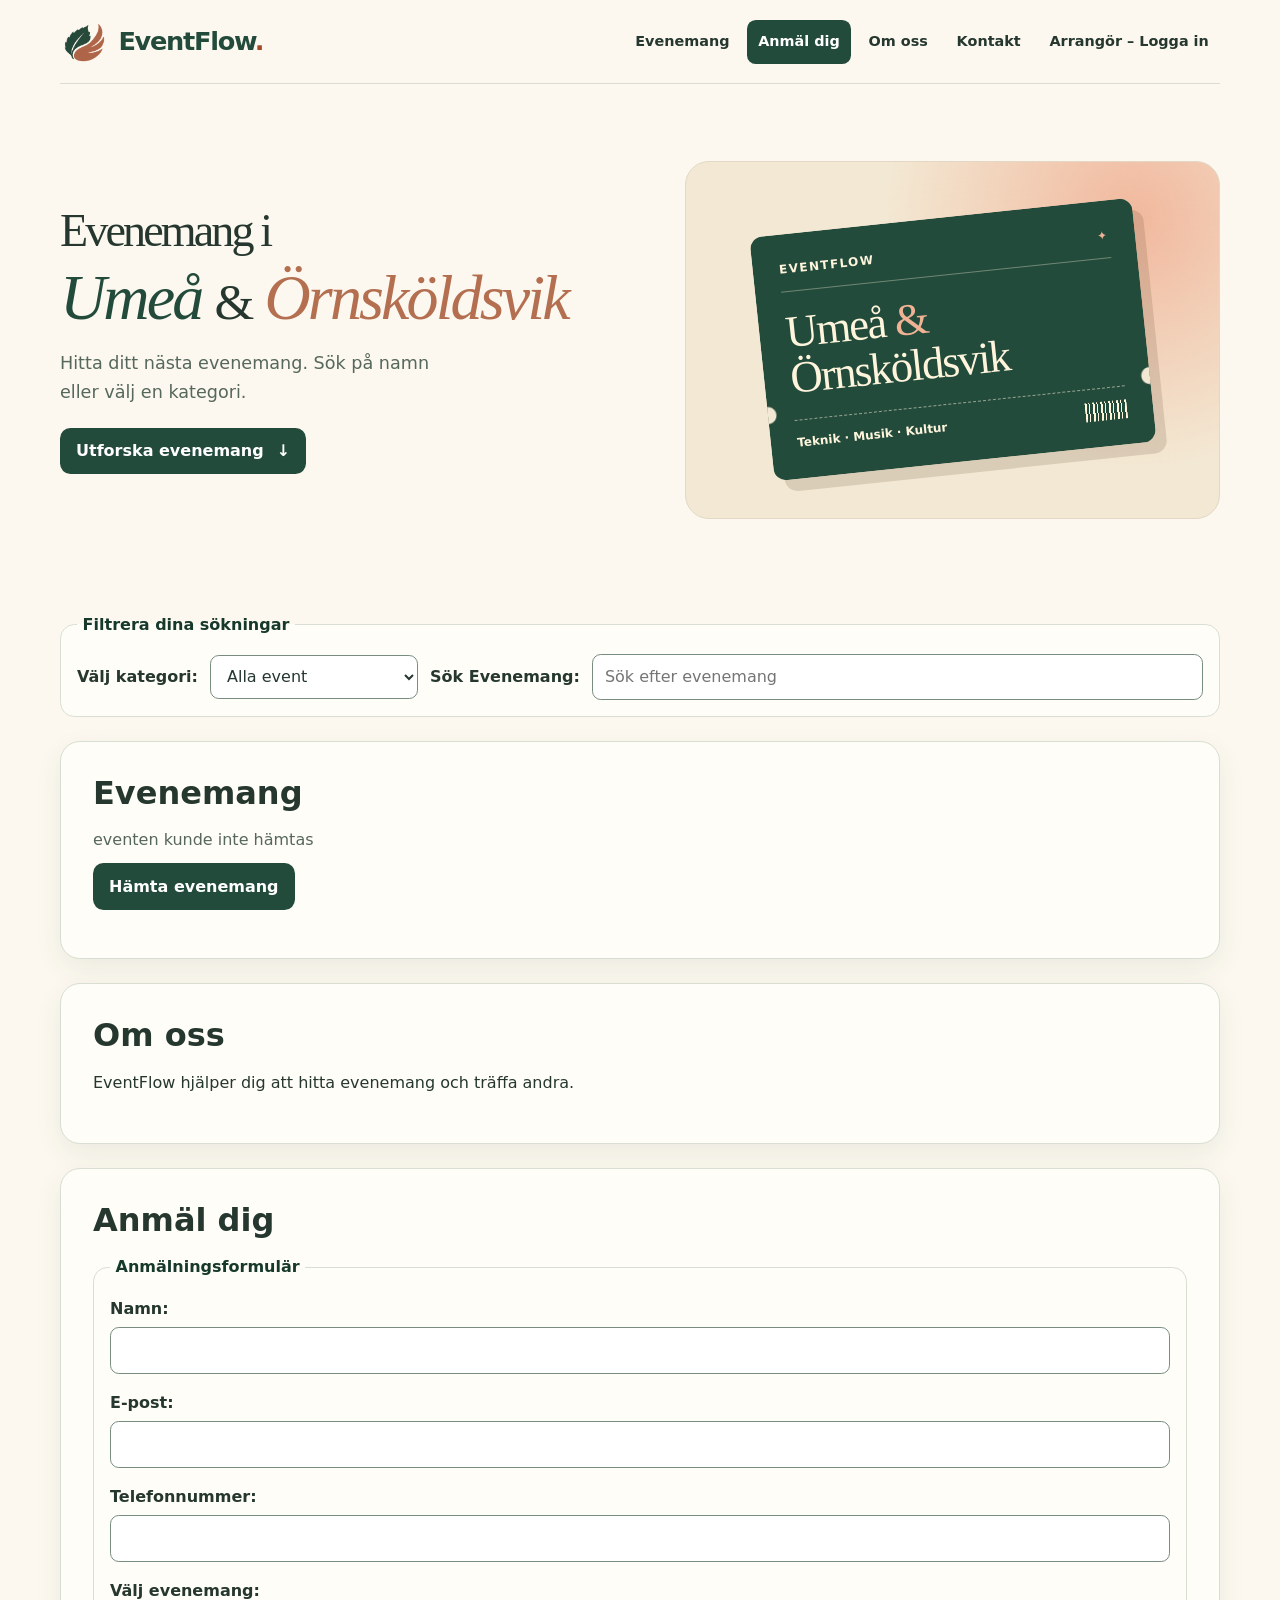
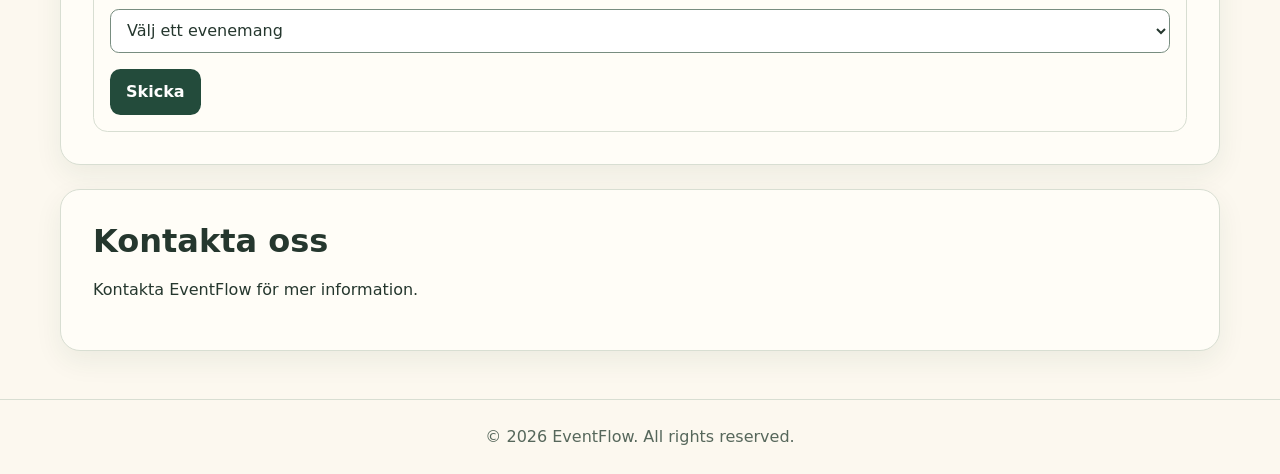
==== commit 7ae809d1: "Merge branch 'main' into feature/Phone-nummer_Victor" ====
--- a/EventflowUmu-Frontend/index.html
+++ b/EventflowUmu-Frontend/index.html
@@ -101,7 +101,7 @@
         <section id="Event">
             <h2>Evenemang</h2>
             <p id="apiStatus"></p>
-                <button type="button" id="loadBTN">Load Events</button>
+                <button type="button" id="loadBTN">Hämta evenemang</button>
 
             <div id="apiEventLoader"></div>
 
@@ -115,7 +115,7 @@
                 <article 
                     class="eventlist" 
                     id="codenight"
-                    data-start="2026-11-23T18:00:00+01:00"
+                    data-start="2026-12-23T18:00:00+01:00"
                     >
                     <h3>Code night</h3>
                     <p>En kväll med programmering och samarbete.</p>
@@ -129,14 +129,12 @@
                         <summary>Evenemang Detaljer</summary>
 
                         <div class="event-details">
-                            <p>Date: 2026-11-23</p>
-                            <p>Time: 18:00 - 22:00</p>
-                            <p>Location: Tech Hub, Main Street</p>
-                            <p>Arrangör: Code clubAB</p>
+                            <p>Datum: 2026-12-23</p>
+                            <p>Tid: 18:00 - 22:00</p>
+                            <p>Plats: Tech Hub, Umeå Universitet</p>
+                            <p>Arrangör: Kodklubben AB</p>
                             <p>
-                                Description: Join us for an exciting night
-                                of coding, collaboration, and learning.
-                                Bring your laptop and your ideas!
+                                Detaljer: kom och programmera med andra likasinnande!
                             </p>
                         </div>
 
@@ -162,10 +160,10 @@
                         <summary>Evenemang Detaljer</summary>
 
                         <div class="event-details">
-                            <p>Datum: 2026-11-24</p>
+                            <p>Datum: 2026-12-23</p>
                             <p>Tid: 18:00 - 22:00</p>
-                            <p>Plats: Tech Hub, Main Street</p>
-                            <p>Arrangör: Code clubAB</p>
+                            <p>Plats: Spelbolaget, Umestan B-huset </p>
+                            <p>Arrangör: Spelbolaget AB</p>
                             <p>
                                 Detaljer: Spela hela natten!
                             </p>
@@ -191,10 +189,10 @@
                         <summary>Evenemang Detaljer</summary>
 
                         <div class="event-details">
-                            <p>Datum: 2026-11-25</p>
+                            <p>Datum: 2026-12-25</p>
                             <p>Tid: 18:00 - 22:00</p>
-                            <p>Plats: Tech Hub, Main Street</p>
-                            <p>Arrangör: musikföreningen</p>
+                            <p>Plats: SF-bio, Vasagatan 12</p>
+                            <p>Arrangör: Filmsällskapet</p>
                             <p>
                                 Detaljer: Se film hela kvällen!
                             </p>
@@ -234,8 +232,13 @@
                             type="email"
                             id="email"
                             name="email"
-                            required
-                        >
+                            required>
+                        
+                    </div>
+
+                    <div class ="form-group">
+                        <label for="phone">Telefonnummer:</label>
+                        <input type="tel" id="phone" name="phone" pattern="[0-9]{7,15}" required>
                     </div>
 
                     <div class="form-group">
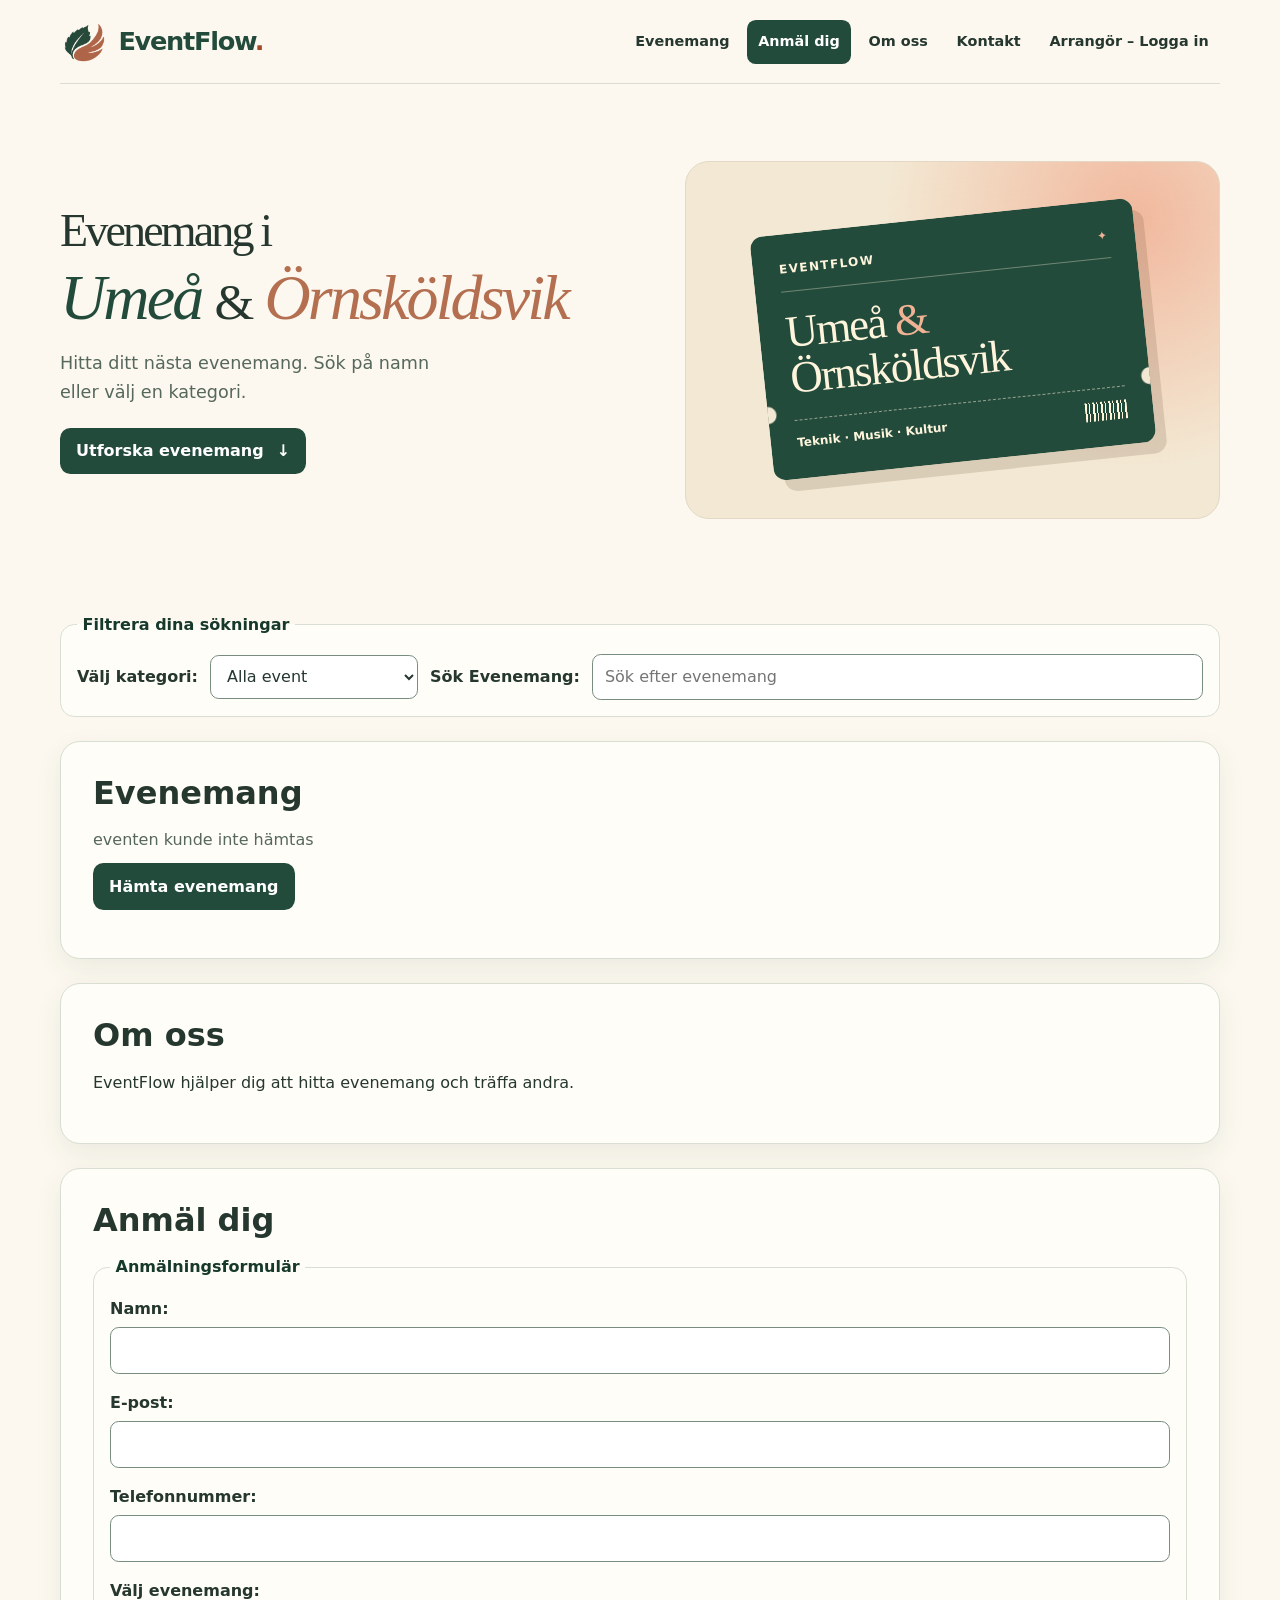
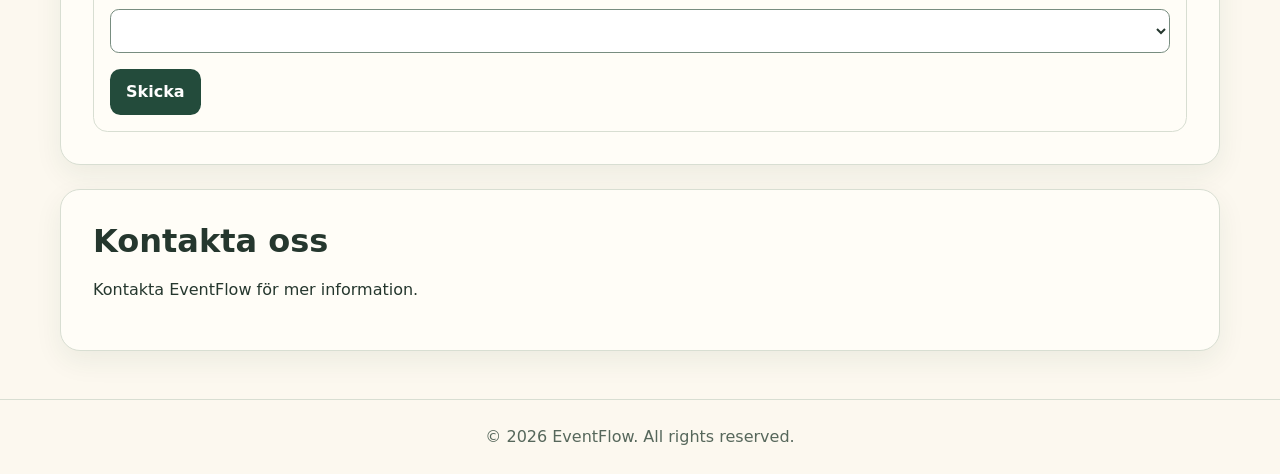
==== commit a6b9dd4b: "Form Event Selector shows the api events / updated style.css to style dialog feature" ====
--- a/EventflowUmu-Frontend/index.html
+++ b/EventflowUmu-Frontend/index.html
@@ -247,10 +247,6 @@
                         </label>
 
                         <select id="selectEvent" name="selectEvent" required >
-                            <option value="">Välj ett evenemang</option>
-                            <option value="code-night">Code night</option>
-                            <option value="game-night">Game night</option>
-                            <option value="movie-night">Movie night</option>
                         </select>
                     </div>
 
--- a/EventflowUmu-Frontend/style.css
+++ b/EventflowUmu-Frontend/style.css
@@ -95,6 +95,18 @@
     min-height: 84px;
     padding-block: 0.75rem;
     border-bottom: 1px solid var(--line);
+}
+
+dialog::backdrop {
+    background: rgba(0, 0, 0, 0.8);
+}
+
+dialog {
+    border: none;
+    border-radius: 16px;
+    padding: 16px;
+    max-width: 50%;
+    width: 50%;
 }
 
 .team-header nav ul {
